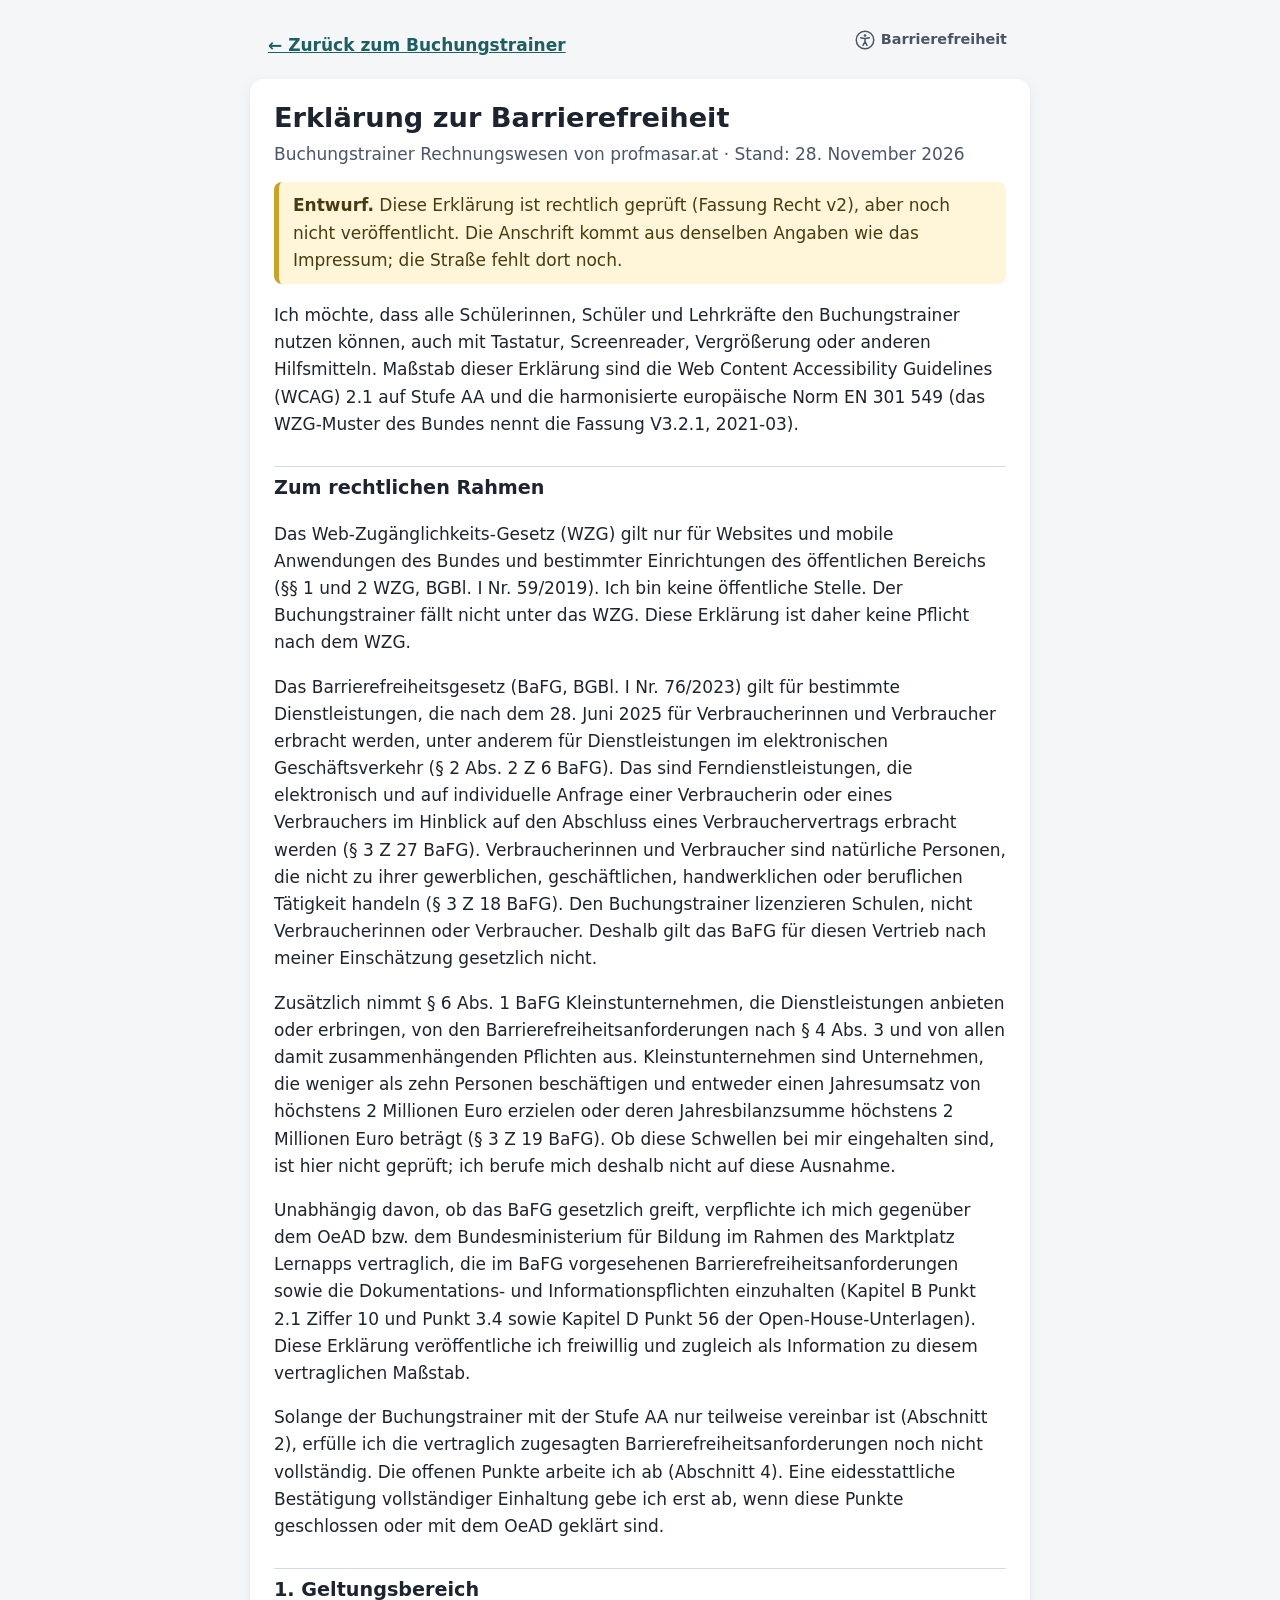
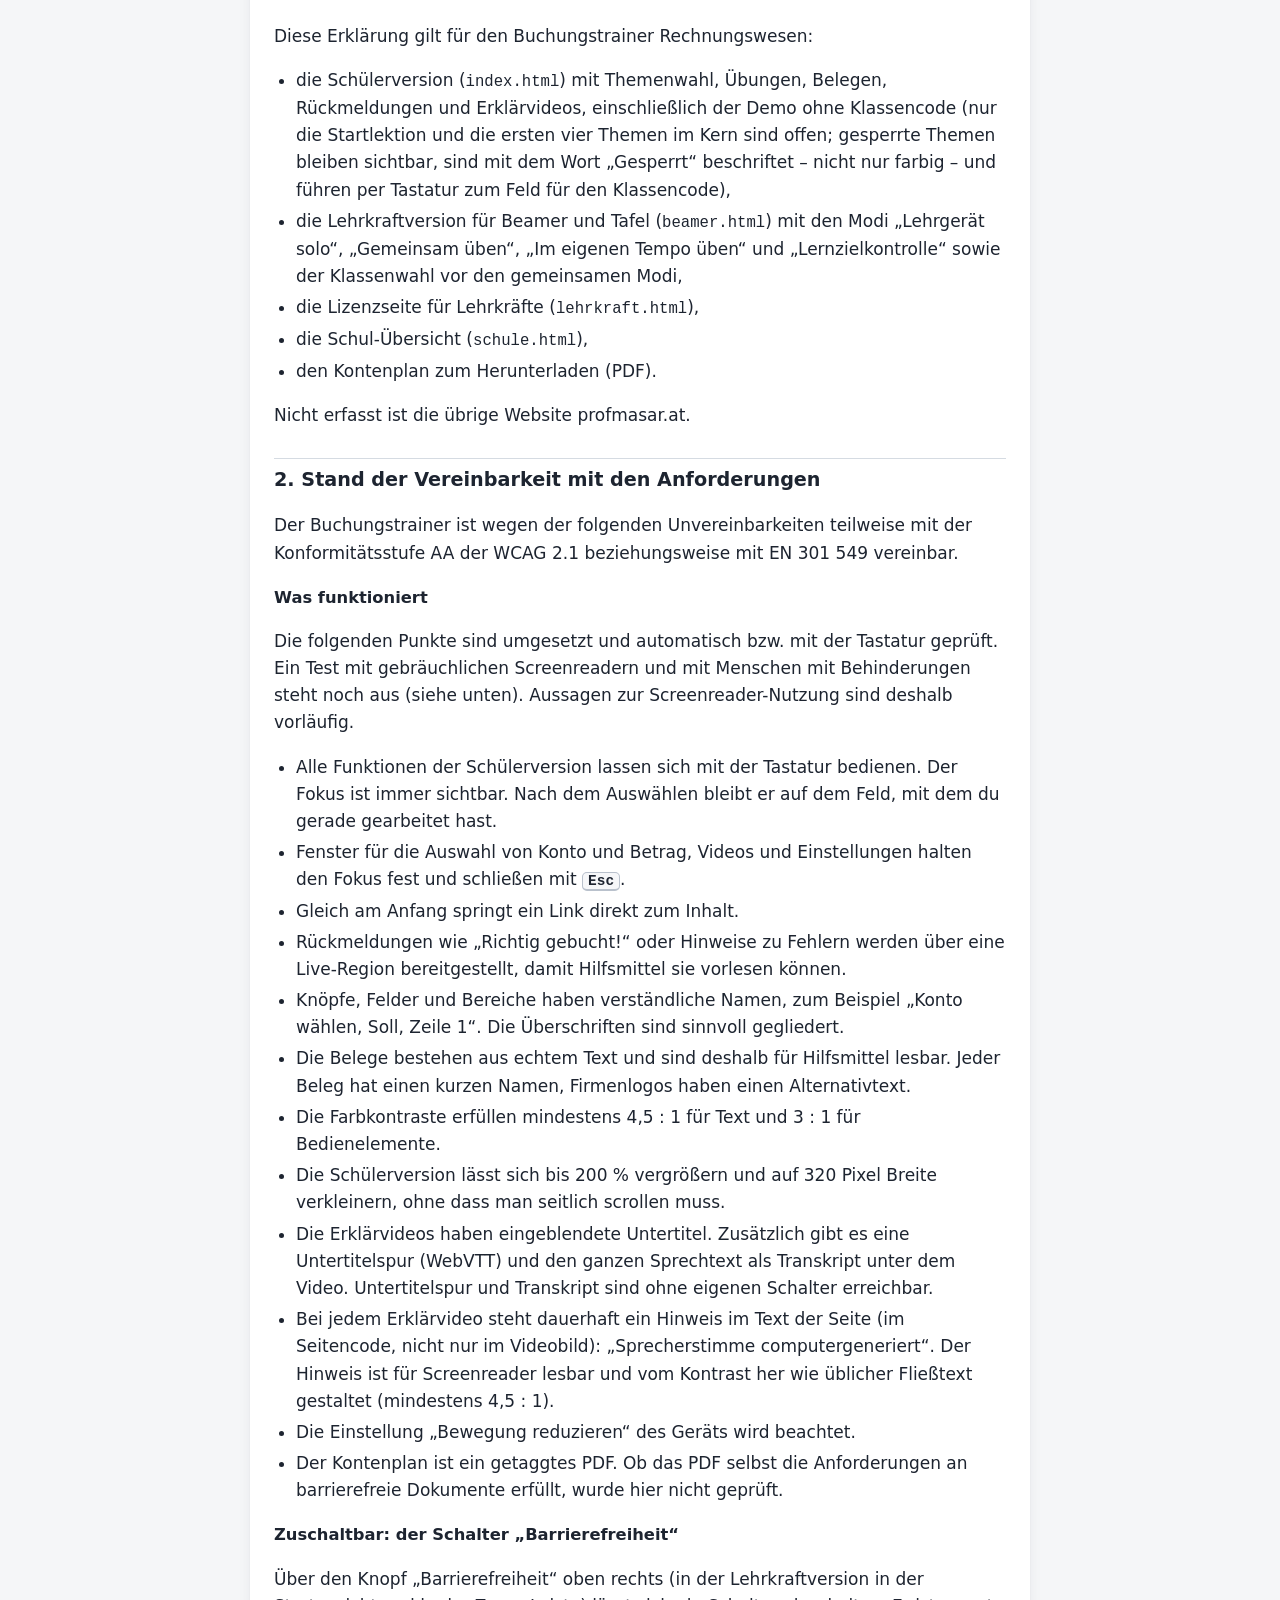
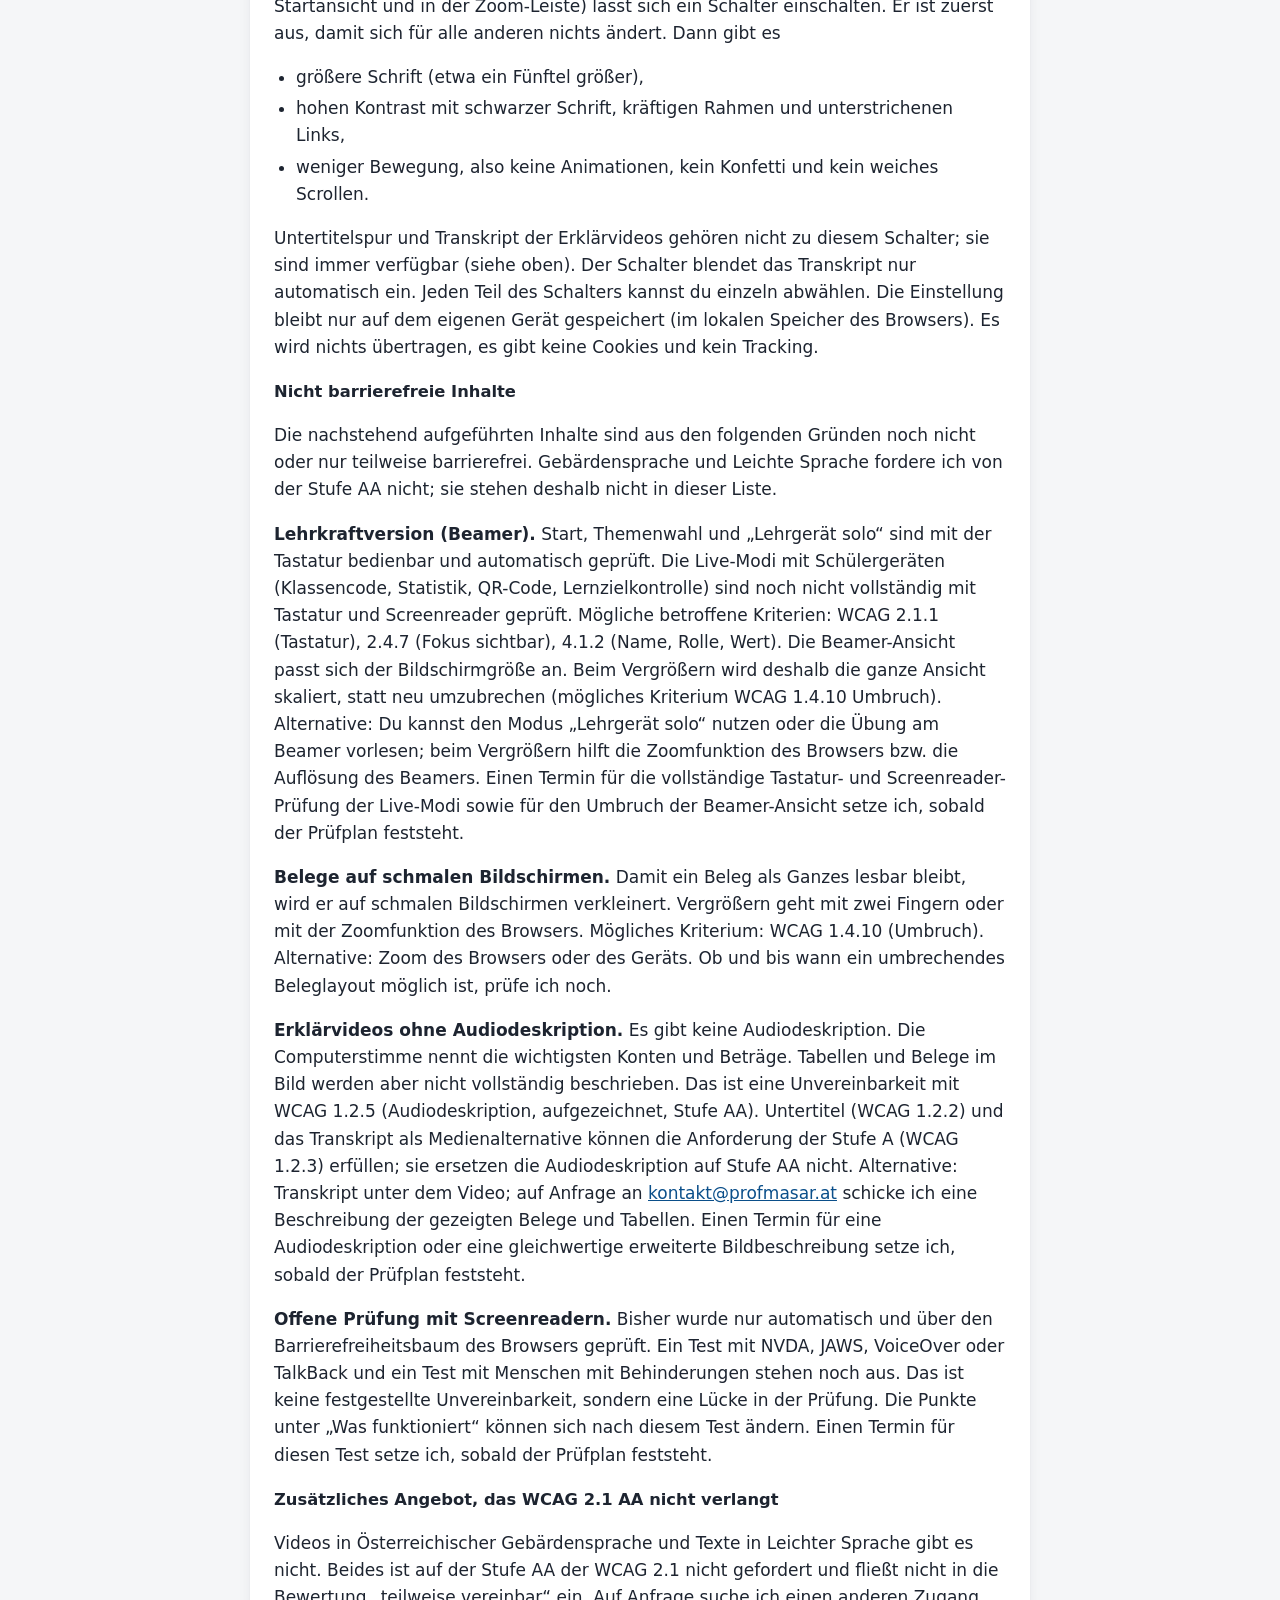
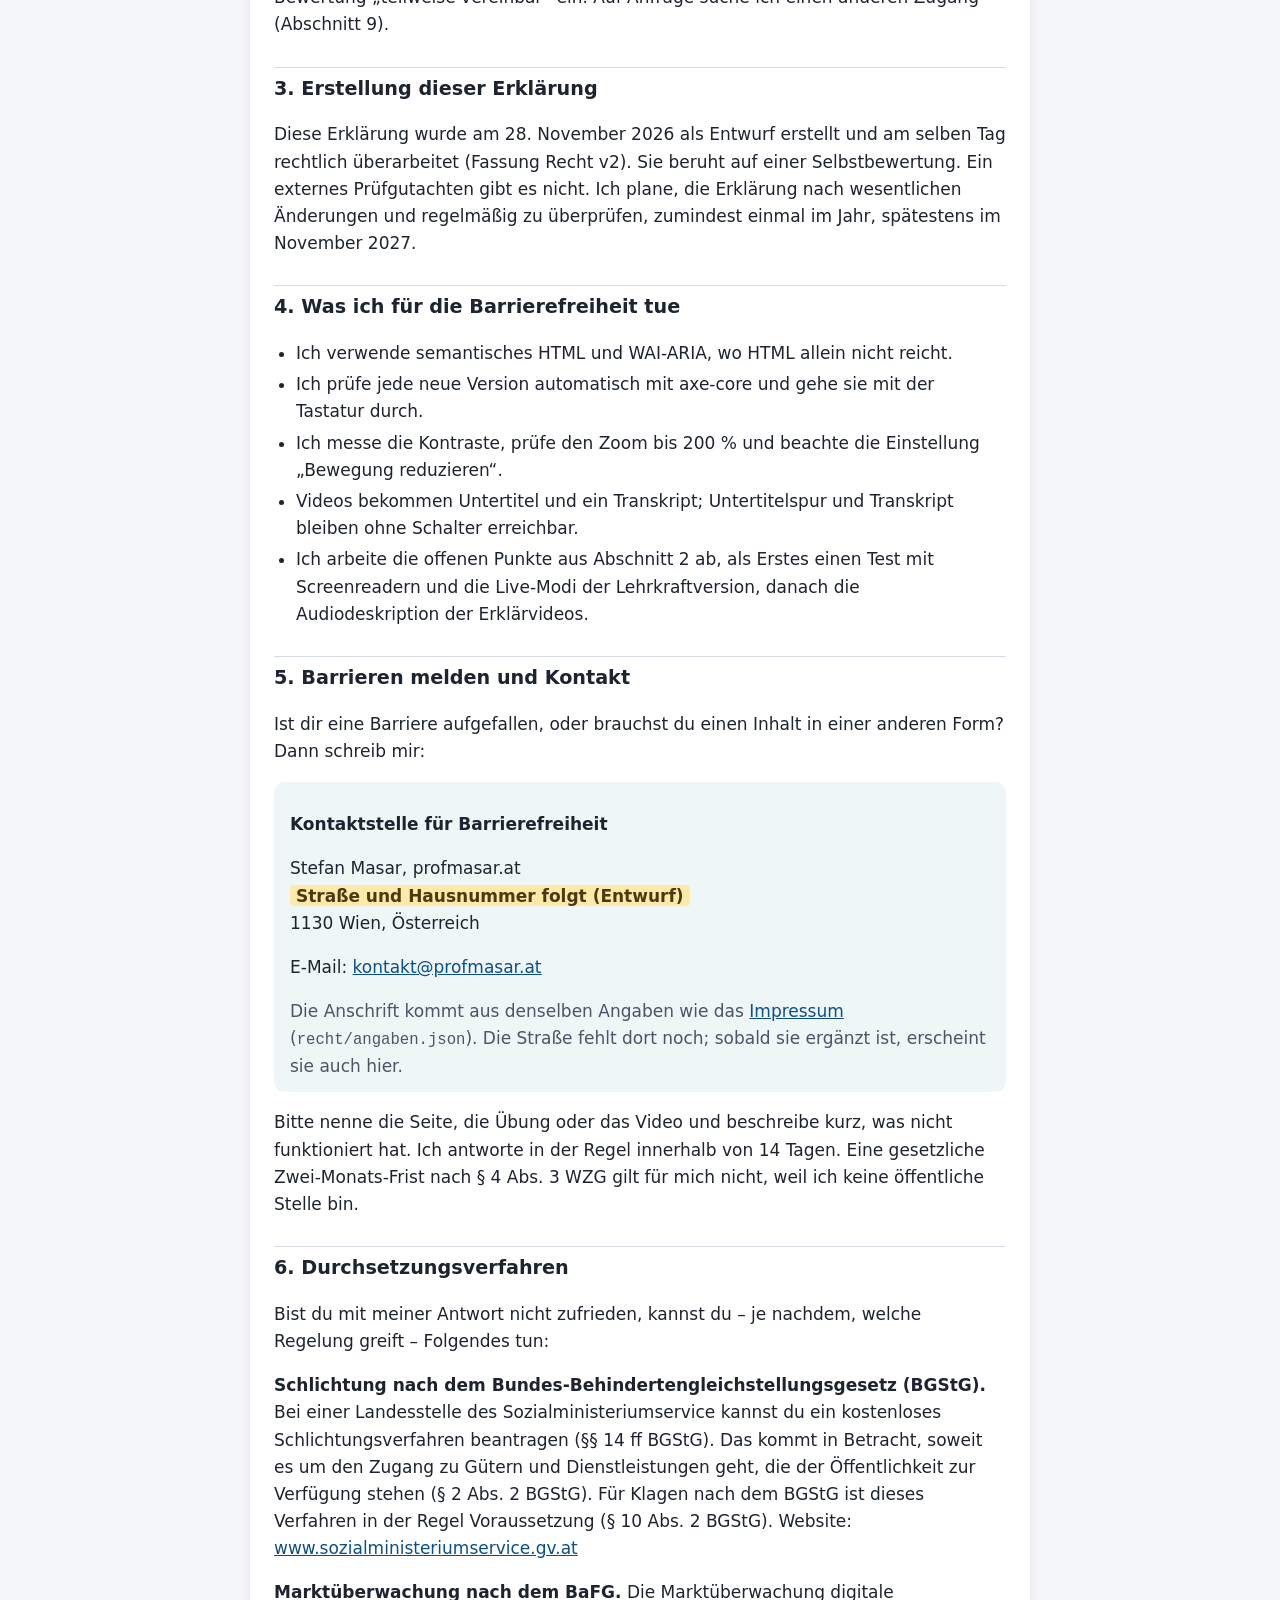
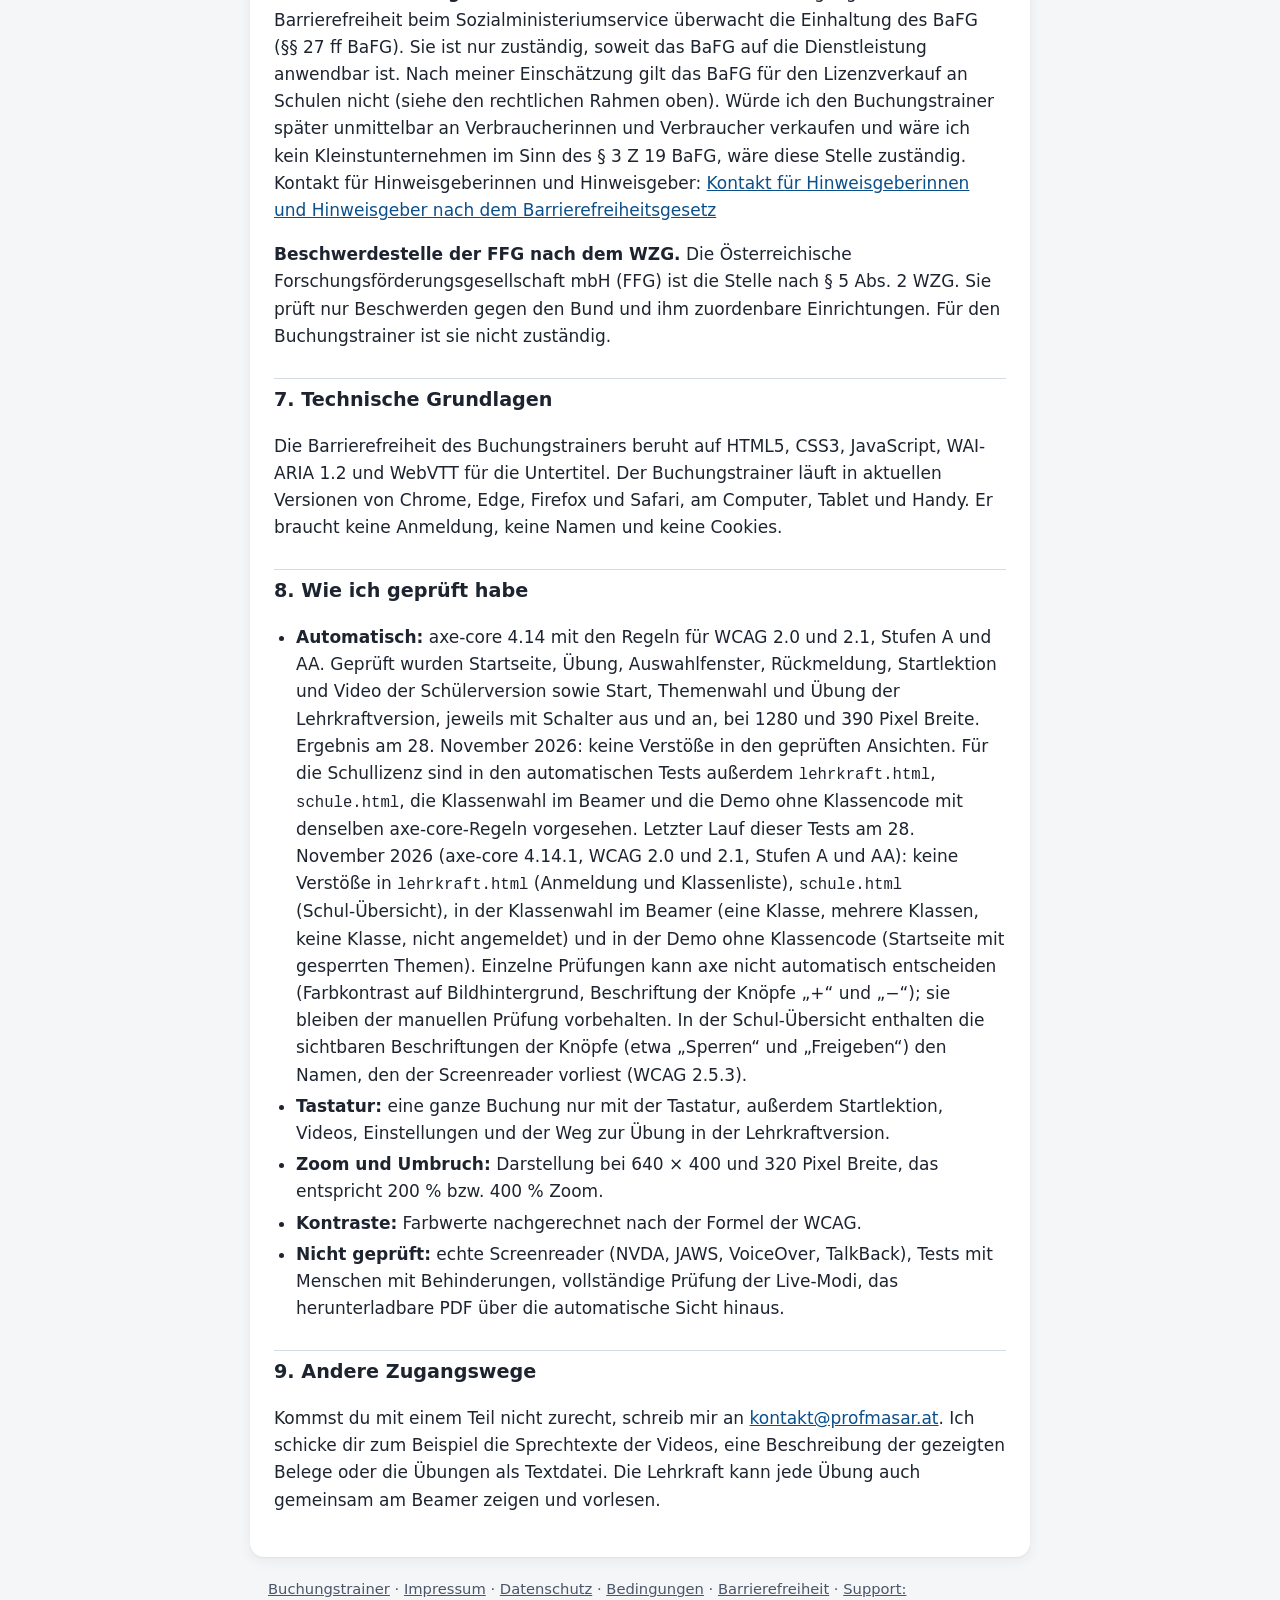
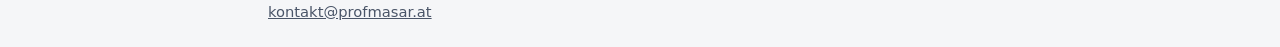
==== barrierefreiheit.html @ e5bea1ce "Buchungstrainer: Schullizenz (Lizenzseite lehrkraft.html, Schul-Übersicht schule.html, Klassenwahl i" ====
<!DOCTYPE html>
<html lang="de-AT">
<head>
<meta charset="utf-8">
<meta name="viewport" content="width=device-width, initial-scale=1">
<meta name="robots" content="noindex">
<title>Erklärung zur Barrierefreiheit – Buchungstrainer Rechnungswesen</title>
<style>
:root{--text:#1d2430;--muted:#4a5568;--accent:#1d5f63;--line:#d5dbe2;--bg:#f5f6f8;--warn-bg:#fff6d9;--warn-text:#4a3a10;--warn-border:#c9a227}
*{box-sizing:border-box}
body{margin:0;background:var(--bg);color:var(--text);font:17px/1.6 system-ui,-apple-system,"Segoe UI",Roboto,"Helvetica Neue",Arial,sans-serif}
.skip{position:absolute;left:12px;top:-100px;background:#fff;border:3px solid var(--accent);padding:8px 14px;border-radius:8px;color:var(--text);font-weight:700}
.skip:focus{top:12px}
header,main,footer{max-width:780px;margin:0 auto;padding:0 18px}
header{padding-top:22px}
.zurueck{display:inline-block;min-height:44px;padding:10px 0;color:var(--accent);font-weight:600}
main{background:#fff;border-radius:14px;padding:22px 24px 26px;margin-top:10px;margin-bottom:20px;box-shadow:0 1px 2px rgba(20,30,50,.06),0 4px 14px rgba(20,30,50,.06)}
h1{font-size:1.7rem;line-height:1.25;margin:0 0 6px}
h2{font-size:1.2rem;margin:28px 0 8px;padding-top:6px;border-top:1px solid var(--line)}
h3{font-size:1.02rem;margin:18px 0 6px}
p,li,address{max-width:70ch}
ul{padding-left:22px}
li{margin:4px 0}
.stand{color:var(--muted);margin:0 0 14px}
.entwurf{background:var(--warn-bg);color:var(--warn-text);border-left:5px solid var(--warn-border);border-radius:8px;padding:10px 14px;margin:12px 0 18px}
a{color:#0b4f8a}
a:focus-visible,summary:focus-visible{outline:3px solid var(--accent);outline-offset:2px}
.kontakt{background:#eef6f6;border-radius:10px;padding:12px 16px}
.kontakt address{font-style:normal;margin:0 0 8px}
.angabe-offen{display:inline;background:#ffe9a8;border-radius:4px;padding:.05em .35em;font-weight:650;color:#4a3a10}
footer{color:var(--muted);font-size:.92rem;padding-bottom:30px}
footer a{color:inherit}
code{font-family:ui-monospace,Consolas,monospace;font-size:.92em}
kbd{border:1px solid #b9c1cc;border-bottom-width:2px;border-radius:5px;padding:0 5px;font:600 .85em ui-monospace,monospace;background:#f6f7f9}
@media (max-width:480px){main{padding:18px 16px}h1{font-size:1.45rem}}
@media (prefers-reduced-motion:reduce){*{transition:none!important;animation:none!important}}
</style>
<link rel="stylesheet" href="bf.css?v=2026112821">
</head>
<body>
<a class="skip" href="#inhalt">Zum Inhalt springen</a>
<header class="top"><div class="wrap"><a class="zurueck" href="index.html">← Zurück zum Buchungstrainer</a></div></header>
<main id="inhalt" tabindex="-1">
<h1>Erklärung zur Barrierefreiheit</h1>
<p class="stand">Buchungstrainer Rechnungswesen von profmasar.at · Stand: 28. November 2026</p>
<p class="entwurf"><b>Entwurf.</b> Diese Erklärung ist rechtlich geprüft (Fassung Recht v2), aber noch nicht veröffentlicht. Die Anschrift kommt aus denselben Angaben wie das Impressum; die Straße fehlt dort noch.</p>

<p>Ich möchte, dass alle Schülerinnen, Schüler und Lehrkräfte den Buchungstrainer nutzen können, auch mit Tastatur, Screenreader, Vergrößerung oder anderen Hilfsmitteln. Maßstab dieser Erklärung sind die Web Content Accessibility Guidelines (WCAG) 2.1 auf Stufe AA und die harmonisierte europäische Norm EN 301 549 (das WZG-Muster des Bundes nennt die Fassung V3.2.1, 2021-03).</p>

<h2 id="rahmen">Zum rechtlichen Rahmen</h2>
<p>Das Web-Zugänglichkeits-Gesetz (WZG) gilt nur für Websites und mobile Anwendungen des Bundes und bestimmter Einrichtungen des öffentlichen Bereichs (§§ 1 und 2 WZG, BGBl. I Nr. 59/2019). Ich bin keine öffentliche Stelle. Der Buchungstrainer fällt nicht unter das WZG. Diese Erklärung ist daher keine Pflicht nach dem WZG.</p>
<p>Das Barrierefreiheitsgesetz (BaFG, BGBl. I Nr. 76/2023) gilt für bestimmte Dienstleistungen, die nach dem 28. Juni 2025 für Verbraucherinnen und Verbraucher erbracht werden, unter anderem für Dienstleistungen im elektronischen Geschäftsverkehr (§ 2 Abs. 2 Z 6 BaFG). Das sind Ferndienstleistungen, die elektronisch und auf individuelle Anfrage einer Verbraucherin oder eines Verbrauchers im Hinblick auf den Abschluss eines Verbrauchervertrags erbracht werden (§ 3 Z 27 BaFG). Verbraucherinnen und Verbraucher sind natürliche Personen, die nicht zu ihrer gewerblichen, geschäftlichen, handwerklichen oder beruflichen Tätigkeit handeln (§ 3 Z 18 BaFG). Den Buchungstrainer lizenzieren Schulen, nicht Verbraucherinnen oder Verbraucher. Deshalb gilt das BaFG für diesen Vertrieb nach meiner Einschätzung gesetzlich nicht.</p>
<p>Zusätzlich nimmt § 6 Abs. 1 BaFG Kleinstunternehmen, die Dienstleistungen anbieten oder erbringen, von den Barrierefreiheitsanforderungen nach § 4 Abs. 3 und von allen damit zusammenhängenden Pflichten aus. Kleinstunternehmen sind Unternehmen, die weniger als zehn Personen beschäftigen und entweder einen Jahresumsatz von höchstens 2 Millionen Euro erzielen oder deren Jahresbilanzsumme höchstens 2 Millionen Euro beträgt (§ 3 Z 19 BaFG). Ob diese Schwellen bei mir eingehalten sind, ist hier nicht geprüft; ich berufe mich deshalb nicht auf diese Ausnahme.</p>
<p>Unabhängig davon, ob das BaFG gesetzlich greift, verpflichte ich mich gegenüber dem OeAD bzw. dem Bundesministerium für Bildung im Rahmen des Marktplatz Lernapps vertraglich, die im BaFG vorgesehenen Barrierefreiheitsanforderungen sowie die Dokumentations- und Informationspflichten einzuhalten (Kapitel B Punkt 2.1 Ziffer 10 und Punkt 3.4 sowie Kapitel D Punkt 56 der Open-House-Unterlagen). Diese Erklärung veröffentliche ich freiwillig und zugleich als Information zu diesem vertraglichen Maßstab.</p>
<p>Solange der Buchungstrainer mit der Stufe AA nur teilweise vereinbar ist (Abschnitt 2), erfülle ich die vertraglich zugesagten Barrierefreiheitsanforderungen noch nicht vollständig. Die offenen Punkte arbeite ich ab (Abschnitt 4). Eine eidesstattliche Bestätigung vollständiger Einhaltung gebe ich erst ab, wenn diese Punkte geschlossen oder mit dem OeAD geklärt sind.</p>

<h2 id="geltung">1. Geltungsbereich</h2>
<p>Diese Erklärung gilt für den Buchungstrainer Rechnungswesen:</p>
<ul>
<li>die Schülerversion (<code>index.html</code>) mit Themenwahl, Übungen, Belegen, Rückmeldungen und Erklärvideos, einschließlich der Demo ohne Klassencode (nur die Startlektion und die ersten vier Themen im Kern sind offen; gesperrte Themen bleiben sichtbar, sind mit dem Wort „Gesperrt“ beschriftet – nicht nur farbig – und führen per Tastatur zum Feld für den Klassencode),</li>
<li>die Lehrkraftversion für Beamer und Tafel (<code>beamer.html</code>) mit den Modi „Lehrgerät solo“, „Gemeinsam üben“, „Im eigenen Tempo üben“ und „Lernzielkontrolle“ sowie der Klassenwahl vor den gemeinsamen Modi,</li>
<li>die Lizenzseite für Lehrkräfte (<code>lehrkraft.html</code>),</li>
<li>die Schul-Übersicht (<code>schule.html</code>),</li>
<li>den Kontenplan zum Herunterladen (PDF).</li>
</ul>
<p>Nicht erfasst ist die übrige Website profmasar.at.</p>

<h2 id="stand">2. Stand der Vereinbarkeit mit den Anforderungen</h2>
<p>Der Buchungstrainer ist wegen der folgenden Unvereinbarkeiten teilweise mit der Konformitätsstufe AA der WCAG 2.1 beziehungsweise mit EN 301 549 vereinbar.</p>

<h3>Was funktioniert</h3>
<p>Die folgenden Punkte sind umgesetzt und automatisch bzw. mit der Tastatur geprüft. Ein Test mit gebräuchlichen Screenreadern und mit Menschen mit Behinderungen steht noch aus (siehe unten). Aussagen zur Screenreader-Nutzung sind deshalb vorläufig.</p>
<ul>
<li>Alle Funktionen der Schülerversion lassen sich mit der Tastatur bedienen. Der Fokus ist immer sichtbar. Nach dem Auswählen bleibt er auf dem Feld, mit dem du gerade gearbeitet hast.</li>
<li>Fenster für die Auswahl von Konto und Betrag, Videos und Einstellungen halten den Fokus fest und schließen mit <kbd>Esc</kbd>.</li>
<li>Gleich am Anfang springt ein Link direkt zum Inhalt.</li>
<li>Rückmeldungen wie „Richtig gebucht!“ oder Hinweise zu Fehlern werden über eine Live-Region bereitgestellt, damit Hilfsmittel sie vorlesen können.</li>
<li>Knöpfe, Felder und Bereiche haben verständliche Namen, zum Beispiel „Konto wählen, Soll, Zeile 1“. Die Überschriften sind sinnvoll gegliedert.</li>
<li>Die Belege bestehen aus echtem Text und sind deshalb für Hilfsmittel lesbar. Jeder Beleg hat einen kurzen Namen, Firmenlogos haben einen Alternativtext.</li>
<li>Die Farbkontraste erfüllen mindestens 4,5 : 1 für Text und 3 : 1 für Bedienelemente.</li>
<li>Die Schülerversion lässt sich bis 200 % vergrößern und auf 320 Pixel Breite verkleinern, ohne dass man seitlich scrollen muss.</li>
<li>Die Erklärvideos haben eingeblendete Untertitel. Zusätzlich gibt es eine Untertitelspur (WebVTT) und den ganzen Sprechtext als Transkript unter dem Video. Untertitelspur und Transkript sind ohne eigenen Schalter erreichbar.</li>
<li>Bei jedem Erklärvideo steht dauerhaft ein Hinweis im Text der Seite (im Seitencode, nicht nur im Videobild): „Sprecherstimme computergeneriert“. Der Hinweis ist für Screenreader lesbar und vom Kontrast her wie üblicher Fließtext gestaltet (mindestens 4,5 : 1).</li>
<li>Die Einstellung „Bewegung reduzieren“ des Geräts wird beachtet.</li>
<li>Der Kontenplan ist ein getaggtes PDF. Ob das PDF selbst die Anforderungen an barrierefreie Dokumente erfüllt, wurde hier nicht geprüft.</li>
</ul>

<h3>Zuschaltbar: der Schalter „Barrierefreiheit“</h3>
<p>Über den Knopf „Barrierefreiheit“ oben rechts (in der Lehrkraftversion in der Startansicht und in der Zoom-Leiste) lässt sich ein Schalter einschalten. Er ist zuerst aus, damit sich für alle anderen nichts ändert. Dann gibt es</p>
<ul>
<li>größere Schrift (etwa ein Fünftel größer),</li>
<li>hohen Kontrast mit schwarzer Schrift, kräftigen Rahmen und unterstrichenen Links,</li>
<li>weniger Bewegung, also keine Animationen, kein Konfetti und kein weiches Scrollen.</li>
</ul>
<p>Untertitelspur und Transkript der Erklärvideos gehören nicht zu diesem Schalter; sie sind immer verfügbar (siehe oben). Der Schalter blendet das Transkript nur automatisch ein. Jeden Teil des Schalters kannst du einzeln abwählen. Die Einstellung bleibt nur auf dem eigenen Gerät gespeichert (im lokalen Speicher des Browsers). Es wird nichts übertragen, es gibt keine Cookies und kein Tracking.</p>

<h3 id="nicht-barrierefrei">Nicht barrierefreie Inhalte</h3>
<p>Die nachstehend aufgeführten Inhalte sind aus den folgenden Gründen noch nicht oder nur teilweise barrierefrei. Gebärdensprache und Leichte Sprache fordere ich von der Stufe AA nicht; sie stehen deshalb nicht in dieser Liste.</p>
<p><b>Lehrkraftversion (Beamer).</b> Start, Themenwahl und „Lehrgerät solo“ sind mit der Tastatur bedienbar und automatisch geprüft. Die Live-Modi mit Schülergeräten (Klassencode, Statistik, QR-Code, Lernzielkontrolle) sind noch nicht vollständig mit Tastatur und Screenreader geprüft. Mögliche betroffene Kriterien: WCAG 2.1.1 (Tastatur), 2.4.7 (Fokus sichtbar), 4.1.2 (Name, Rolle, Wert). Die Beamer-Ansicht passt sich der Bildschirmgröße an. Beim Vergrößern wird deshalb die ganze Ansicht skaliert, statt neu umzubrechen (mögliches Kriterium WCAG 1.4.10 Umbruch). Alternative: Du kannst den Modus „Lehrgerät solo“ nutzen oder die Übung am Beamer vorlesen; beim Vergrößern hilft die Zoomfunktion des Browsers bzw. die Auflösung des Beamers. Einen Termin für die vollständige Tastatur- und Screenreader-Prüfung der Live-Modi sowie für den Umbruch der Beamer-Ansicht setze ich, sobald der Prüfplan feststeht.</p>
<p><b>Belege auf schmalen Bildschirmen.</b> Damit ein Beleg als Ganzes lesbar bleibt, wird er auf schmalen Bildschirmen verkleinert. Vergrößern geht mit zwei Fingern oder mit der Zoomfunktion des Browsers. Mögliches Kriterium: WCAG 1.4.10 (Umbruch). Alternative: Zoom des Browsers oder des Geräts. Ob und bis wann ein umbrechendes Beleglayout möglich ist, prüfe ich noch.</p>
<p><b>Erklärvideos ohne Audiodeskription.</b> Es gibt keine Audiodeskription. Die Computerstimme nennt die wichtigsten Konten und Beträge. Tabellen und Belege im Bild werden aber nicht vollständig beschrieben. Das ist eine Unvereinbarkeit mit WCAG 1.2.5 (Audiodeskription, aufgezeichnet, Stufe AA). Untertitel (WCAG 1.2.2) und das Transkript als Medienalternative können die Anforderung der Stufe A (WCAG 1.2.3) erfüllen; sie ersetzen die Audiodeskription auf Stufe AA nicht. Alternative: Transkript unter dem Video; auf Anfrage an <a href="mailto:kontakt@profmasar.at">kontakt@profmasar.at</a> schicke ich eine Beschreibung der gezeigten Belege und Tabellen. Einen Termin für eine Audiodeskription oder eine gleichwertige erweiterte Bildbeschreibung setze ich, sobald der Prüfplan feststeht.</p>
<p><b>Offene Prüfung mit Screenreadern.</b> Bisher wurde nur automatisch und über den Barrierefreiheitsbaum des Browsers geprüft. Ein Test mit NVDA, JAWS, VoiceOver oder TalkBack und ein Test mit Menschen mit Behinderungen stehen noch aus. Das ist keine festgestellte Unvereinbarkeit, sondern eine Lücke in der Prüfung. Die Punkte unter „Was funktioniert“ können sich nach diesem Test ändern. Einen Termin für diesen Test setze ich, sobald der Prüfplan feststeht.</p>

<h3>Zusätzliches Angebot, das WCAG 2.1 AA nicht verlangt</h3>
<p>Videos in Österreichischer Gebärdensprache und Texte in Leichter Sprache gibt es nicht. Beides ist auf der Stufe AA der WCAG 2.1 nicht gefordert und fließt nicht in die Bewertung „teilweise vereinbar“ ein. Auf Anfrage suche ich einen anderen Zugang (Abschnitt 9).</p>

<h2 id="erstellung">3. Erstellung dieser Erklärung</h2>
<p>Diese Erklärung wurde am 28. November 2026 als Entwurf erstellt und am selben Tag rechtlich überarbeitet (Fassung Recht v2). Sie beruht auf einer Selbstbewertung. Ein externes Prüfgutachten gibt es nicht. Ich plane, die Erklärung nach wesentlichen Änderungen und regelmäßig zu überprüfen, zumindest einmal im Jahr, spätestens im November 2027.</p>

<h2 id="massnahmen">4. Was ich für die Barrierefreiheit tue</h2>
<ul>
<li>Ich verwende semantisches HTML und WAI-ARIA, wo HTML allein nicht reicht.</li>
<li>Ich prüfe jede neue Version automatisch mit axe-core und gehe sie mit der Tastatur durch.</li>
<li>Ich messe die Kontraste, prüfe den Zoom bis 200 % und beachte die Einstellung „Bewegung reduzieren“.</li>
<li>Videos bekommen Untertitel und ein Transkript; Untertitelspur und Transkript bleiben ohne Schalter erreichbar.</li>
<li>Ich arbeite die offenen Punkte aus Abschnitt 2 ab, als Erstes einen Test mit Screenreadern und die Live-Modi der Lehrkraftversion, danach die Audiodeskription der Erklärvideos.</li>
</ul>

<h2 id="kontakt">5. Barrieren melden und Kontakt</h2>
<p>Ist dir eine Barriere aufgefallen, oder brauchst du einen Inhalt in einer anderen Form? Dann schreib mir:</p>
<div class="kontakt">
<p><b>Kontaktstelle für Barrierefreiheit</b></p>
<address id="bf-anschrift">
  <span data-feld="name">Stefan Masar</span>, profmasar.at<br>
  <span data-feld="strasse" class="angabe-offen">Straße und Hausnummer folgt (Entwurf)</span><br>
  <span data-feld="ort">1130 Wien, Österreich</span>
</address>
<p>E-Mail: <a href="mailto:kontakt@profmasar.at?subject=Barrierefreiheit%20Buchungstrainer">kontakt@profmasar.at</a></p>
<p class="stand" style="margin:0">Die Anschrift kommt aus denselben Angaben wie das <a href="impressum.html">Impressum</a> (<code>recht/angaben.json</code>). Die Straße fehlt dort noch; sobald sie ergänzt ist, erscheint sie auch hier.</p>
</div>
<p>Bitte nenne die Seite, die Übung oder das Video und beschreibe kurz, was nicht funktioniert hat. Ich antworte in der Regel innerhalb von 14 Tagen. Eine gesetzliche Zwei-Monats-Frist nach § 4 Abs. 3 WZG gilt für mich nicht, weil ich keine öffentliche Stelle bin.</p>

<h2 id="durchsetzung">6. Durchsetzungsverfahren</h2>
<p>Bist du mit meiner Antwort nicht zufrieden, kannst du – je nachdem, welche Regelung greift – Folgendes tun:</p>
<p><b>Schlichtung nach dem Bundes-Behindertengleichstellungsgesetz (BGStG).</b> Bei einer Landesstelle des Sozialministeriumservice kannst du ein kostenloses Schlichtungsverfahren beantragen (§§ 14 ff BGStG). Das kommt in Betracht, soweit es um den Zugang zu Gütern und Dienstleistungen geht, die der Öffentlichkeit zur Verfügung stehen (§ 2 Abs. 2 BGStG). Für Klagen nach dem BGStG ist dieses Verfahren in der Regel Voraussetzung (§ 10 Abs. 2 BGStG). Website: <a href="https://www.sozialministeriumservice.gv.at/">www.sozialministeriumservice.gv.at</a></p>
<p><b>Marktüberwachung nach dem BaFG.</b> Die Marktüberwachung digitale Barrierefreiheit beim Sozialministeriumservice überwacht die Einhaltung des BaFG (§§ 27 ff BaFG). Sie ist nur zuständig, soweit das BaFG auf die Dienstleistung anwendbar ist. Nach meiner Einschätzung gilt das BaFG für den Lizenzverkauf an Schulen nicht (siehe den rechtlichen Rahmen oben). Würde ich den Buchungstrainer später unmittelbar an Verbraucherinnen und Verbraucher verkaufen und wäre ich kein Kleinstunternehmen im Sinn des § 3 Z 19 BaFG, wäre diese Stelle zuständig. Kontakt für Hinweisgeberinnen und Hinweisgeber: <a href="https://www.sozialministeriumservice.gv.at/Marktueberwachung_digitale_Barrierefreiheit/Informationen_fuer_Verbraucherinnen/Kontakt-fuer-Hinweisgeberinnen-nach-Barrierefreiheitsgesetz/Kontakt-fuer-Hinweisgeber-innen-nach-Barrierefre.de.html">Kontakt für Hinweisgeberinnen und Hinweisgeber nach dem Barrierefreiheitsgesetz</a></p>
<p><b>Beschwerdestelle der FFG nach dem WZG.</b> Die Österreichische Forschungsförderungsgesellschaft mbH (FFG) ist die Stelle nach § 5 Abs. 2 WZG. Sie prüft nur Beschwerden gegen den Bund und ihm zuordenbare Einrichtungen. Für den Buchungstrainer ist sie nicht zuständig.</p>

<h2 id="technik">7. Technische Grundlagen</h2>
<p>Die Barrierefreiheit des Buchungstrainers beruht auf HTML5, CSS3, JavaScript, WAI-ARIA 1.2 und WebVTT für die Untertitel. Der Buchungstrainer läuft in aktuellen Versionen von Chrome, Edge, Firefox und Safari, am Computer, Tablet und Handy. Er braucht keine Anmeldung, keine Namen und keine Cookies.</p>

<h2 id="methoden">8. Wie ich geprüft habe</h2>
<ul>
<li><b>Automatisch:</b> axe-core 4.14 mit den Regeln für WCAG 2.0 und 2.1, Stufen A und AA. Geprüft wurden Startseite, Übung, Auswahlfenster, Rückmeldung, Startlektion und Video der Schülerversion sowie Start, Themenwahl und Übung der Lehrkraftversion, jeweils mit Schalter aus und an, bei 1280 und 390 Pixel Breite. Ergebnis am 28. November 2026: keine Verstöße in den geprüften Ansichten. Für die Schullizenz sind in den automatischen Tests außerdem <code>lehrkraft.html</code>, <code>schule.html</code>, die Klassenwahl im Beamer und die Demo ohne Klassencode mit denselben axe-core-Regeln vorgesehen. Letzter Lauf dieser Tests am 28. November 2026 (axe-core 4.14.1, WCAG 2.0 und 2.1, Stufen A und AA): keine Verstöße in <code>lehrkraft.html</code> (Anmeldung und Klassenliste), <code>schule.html</code> (Schul-Übersicht), in der Klassenwahl im Beamer (eine Klasse, mehrere Klassen, keine Klasse, nicht angemeldet) und in der Demo ohne Klassencode (Startseite mit gesperrten Themen). Einzelne Prüfungen kann axe nicht automatisch entscheiden (Farbkontrast auf Bildhintergrund, Beschriftung der Knöpfe „+“ und „−“); sie bleiben der manuellen Prüfung vorbehalten. In der Schul-Übersicht enthalten die sichtbaren Beschriftungen der Knöpfe (etwa „Sperren“ und „Freigeben“) den Namen, den der Screenreader vorliest (WCAG 2.5.3).</li>
<li><b>Tastatur:</b> eine ganze Buchung nur mit der Tastatur, außerdem Startlektion, Videos, Einstellungen und der Weg zur Übung in der Lehrkraftversion.</li>
<li><b>Zoom und Umbruch:</b> Darstellung bei 640 × 400 und 320 Pixel Breite, das entspricht 200 % bzw. 400 % Zoom.</li>
<li><b>Kontraste:</b> Farbwerte nachgerechnet nach der Formel der WCAG.</li>
<li><b>Nicht geprüft:</b> echte Screenreader (NVDA, JAWS, VoiceOver, TalkBack), Tests mit Menschen mit Behinderungen, vollständige Prüfung der Live-Modi, das herunterladbare PDF über die automatische Sicht hinaus.</li>
</ul>

<h2 id="alternativen">9. Andere Zugangswege</h2>
<p>Kommst du mit einem Teil nicht zurecht, schreib mir an <a href="mailto:kontakt@profmasar.at">kontakt@profmasar.at</a>. Ich schicke dir zum Beispiel die Sprechtexte der Videos, eine Beschreibung der gezeigten Belege oder die Übungen als Textdatei. Die Lehrkraft kann jede Übung auch gemeinsam am Beamer zeigen und vorlesen.</p>
</main>
<footer><a href="index.html">Buchungstrainer</a> · <a href="impressum.html">Impressum</a> · <a href="datenschutz.html">Datenschutz</a> · <a href="produktbeschreibung.html">Bedingungen</a> · <a href="barrierefreiheit.html" aria-current="page">Barrierefreiheit</a> · <a href="mailto:kontakt@profmasar.at">Support: kontakt@profmasar.at</a></footer>
<script src="konfig.js?v=2026112821"></script>
<script src="bf.js?v=2026112821"></script>
<script>
(function () {
  "use strict";
  function zeigen(a) {
    if (!a || typeof a !== "object") return;
    var wurzel = document.getElementById("bf-anschrift");
    if (!wurzel) return;
    var name = wurzel.querySelector('[data-feld="name"]');
    var strasse = wurzel.querySelector('[data-feld="strasse"]');
    var ort = wurzel.querySelector('[data-feld="ort"]');
    if (name && a.name) name.textContent = a.name;
    var ortText = [a.plz_ort, a.land].filter(Boolean).join(", ");
    if (ort && ortText) ort.textContent = ortText;
    if (!strasse) return;
    if (a.strasse) {
      strasse.textContent = a.strasse;
      strasse.classList.remove("angabe-offen");
    } else {
      strasse.textContent = "Straße und Hausnummer folgt (Entwurf)";
      strasse.classList.add("angabe-offen");
    }
  }
  fetch("recht/angaben.json").then(function (r) { return r.ok ? r.json() : null; }).then(zeigen).catch(function () {});
})();
</script>
</body>
</html>
---- bf.css ----
/* =====================================================================
   Barrierefreiheit – Buchungstrainer (index.html, beamer.html)
   Teil 1: immer an (Kontraste WCAG 2.1 AA, sichtbarer Fokus, Sprunglink)
   Teil 2: nur mit Schalter (html.bf-gross, .bf-kontrast, .bf-ruhig, .bf-untertitel)
   ===================================================================== */

/* ---------- Teil 1: immer an ---------- */
.bf-sr{position:absolute!important;width:1px!important;height:1px!important;padding:0!important;margin:-1px!important;overflow:hidden!important;clip:rect(0 0 0 0)!important;clip-path:inset(50%)!important;white-space:nowrap!important;border:0!important}
.bf-skip{position:fixed;left:12px;top:-200px;z-index:10050;background:#fff;color:#1d2430;border:3px solid #1d5f63;border-radius:10px;padding:10px 16px;font:700 16px/1.3 system-ui,-apple-system,"Segoe UI",Roboto,Arial,sans-serif;text-decoration:underline}
.bf-skip:focus{top:12px;outline:3px solid #1d2430;outline-offset:2px}
#app:focus,#app [tabindex="-1"]:focus{outline:none}
#app [tabindex="-1"]:focus-visible{outline:3px solid #1d5f63;outline-offset:3px;border-radius:4px}

/* Sichtbarer Fokus für die Tastatur (nur :focus-visible, Maus/Touch sieht unverändert aus) */
:focus-visible{outline:3px solid #1d5f63!important;outline-offset:2px!important}
input:focus-visible,textarea:focus-visible,select:focus-visible{outline-width:2px!important;outline-offset:1px!important}
#bmchrome :focus-visible,.vidmodal :focus-visible,#lkbar :focus-visible,.bf-dark :focus-visible{outline-color:#fff!important}

/* Kontraste auf mindestens 4,5:1 (Text) bzw. 3:1 (Bedienelemente) */
:root{--ok:#1a7741;--tipp:#875e00}
.slot .ph{color:#5d6778}                                  /* vorher #8a94a3 (3,1:1) */
.rm{color:#5d6778}                                        /* vorher #8a94a3 */
.lz input::placeholder{color:#5d6778}                     /* vorher #98a1ad (2,6:1) */
#lehrerstart .ls-name::placeholder{color:#5d6778}         /* vorher #8a93a0 */
html .qs0-beleg .fikt{color:#5d6778}                       /* vorher #8a93a3 */
html .qs0-zeile .zu{color:#5d6778}                         /* vorher #7a8394 auf #f1f3f6 */
.folge,.neu li svg{color:#9a5a0c}                          /* vorher #b4690e (4,2:1) */
.bl.a4 .ruecksende,.bl.a4 .fuss,.bl.ka .kinfo td:nth-child(odd),.bl.ka .kfuss{color:#666}   /* vorher #777 (4,48:1) */
#bmchrome-mitte .btn.primary,#bmchrome-mitte #start,#lehrerstart #ls-los,#lkbar button.lk-b.prim,#bmchrome-mitte .bm-satzlage button.an,#bmzoombar #bmzfit[aria-pressed="true"]{background:#18766b!important;border-color:#18766b!important}  /* vorher #1f9d8f mit Weiß 3,4:1 */

/* Knopf „Barrierefreiheit“ */
.bf-knopf{display:inline-flex;align-items:center;gap:6px;min-height:44px;min-width:44px;padding:6px 10px;border:1px solid transparent;border-radius:10px;background:transparent;color:#4a5568;font:600 .9rem/1.2 system-ui,-apple-system,"Segoe UI",Roboto,Arial,sans-serif;cursor:pointer;-webkit-tap-highlight-color:transparent}
.bf-knopf:hover{background:#eef1f4;color:#1d2430}
.bf-knopf.an{color:#1d5f63;border-color:#b8d3d4;background:#eef6f6}
.bf-knopf svg{flex:0 0 auto}
header.top .wrap .bf-im-kopf{float:right;margin:-4px -6px 4px 12px}
#lehrerstart .ls-kopf .bf-ls{float:right;margin:0 0 6px 12px}
.bf-chrome{color:#fff;background:#3a4760;min-height:40px;padding:4px 10px;flex:0 0 auto}
.bf-chrome:hover{background:#4b5a78;color:#fff}
.bf-chrome.an{background:#2f6f6d;color:#fff;border-color:transparent}
@media (max-width:520px){ .bf-knopf .bf-knopf-txt{display:none} .bf-knopf{padding:6px} }
#bmzoombar .bf-chrome{margin-left:10px}

/* Links in der Fußzeile */
.bf-rlinks{display:block;margin-top:8px;line-height:2}
.bf-rlinks a,.bf-linkknopf{color:inherit;text-decoration:underline;white-space:nowrap}
.bf-linkknopf{background:none;border:0;padding:0;font:inherit;cursor:pointer}

/* Dialog */
body.bf-dlg-offen{overflow:hidden}
.bf-dlg{position:fixed;inset:0;z-index:10000;background:rgba(15,20,30,.45);display:flex;align-items:center;justify-content:center;padding:12px;overflow:auto}
.bf-dlg[hidden]{display:none}
.bf-dlg-box{background:#fff;color:#1d2430;width:100%;max-width:520px;max-height:calc(100vh - 24px);overflow:auto;border-radius:16px;box-shadow:0 10px 40px rgba(15,20,30,.3);padding:18px 18px 16px;font:16px/1.5 system-ui,-apple-system,"Segoe UI",Roboto,"Helvetica Neue",Arial,sans-serif;text-align:left}
.bf-dlg-kopf{display:flex;align-items:center;justify-content:space-between;gap:10px}
.bf-dlg-kopf h2{margin:0;font-size:1.25rem}
.bf-zu{min-height:44px;padding:6px 12px;border:1px solid #c9d0d8;border-radius:10px;background:#fff;color:#1d2430;font:600 .95rem system-ui,sans-serif;cursor:pointer}
.bf-hilfe{color:#4a5568;font-size:.92rem;margin:8px 0}
.bf-schalter{display:flex;align-items:center;gap:12px;width:100%;min-height:56px;margin:10px 0 6px;padding:10px 14px;border:2px solid #1d5f63;border-radius:12px;background:#fff;color:#1d2430;font:700 1.05rem system-ui,sans-serif;cursor:pointer;text-align:left}
.bf-schalter-txt{flex:1 1 auto}
.bf-bahn{position:relative;flex:0 0 52px;height:30px;border-radius:99px;background:#6b7584;transition:background .15s}
.bf-punkt{position:absolute;top:3px;left:3px;width:24px;height:24px;border-radius:50%;background:#fff;transition:transform .15s}
.bf-schalter[aria-checked="true"] .bf-bahn{background:#1d5f63}
.bf-schalter[aria-checked="true"] .bf-punkt{transform:translateX(22px)}
.bf-zustand{min-width:2.2em;font-size:.95rem}
.bf-teile{border:1px solid #d5dbe2;border-radius:12px;margin:8px 0;padding:6px 12px 8px}
.bf-teile legend{font-weight:700;font-size:.92rem;padding:0 4px}
.bf-teil{display:flex;gap:10px;align-items:flex-start;padding:8px 0;cursor:pointer}
.bf-teil input{width:22px;height:22px;margin:2px 0 0;flex:0 0 auto;accent-color:#1d5f63}
.bf-teil b{display:block}
.bf-teil .bf-hilfe{display:block;margin:2px 0 0}
.bf-tasten{margin:8px 0;font-size:.92rem}
.bf-tasten summary{cursor:pointer;font-weight:600;min-height:44px;display:flex;align-items:center}
.bf-tasten ul{margin:0;padding-left:20px}
.bf-tasten kbd{border:1px solid #b9c1cc;border-bottom-width:2px;border-radius:5px;padding:0 5px;font:600 .85rem ui-monospace,monospace;background:#f6f7f9}
.bf-dlg-links{display:flex;flex-wrap:wrap;gap:4px 16px;margin:10px 0 4px;font-size:.92rem}
.bf-dlg-links a{color:#1d5f63;text-decoration:underline;min-height:32px;display:inline-flex;align-items:center}
.bf-dlg-fuss{display:flex;justify-content:flex-end;margin-top:10px}
.bf-dlg-fuss .bf-fertig{min-height:48px;padding:10px 22px;border-radius:12px;border:1px solid #1d5f63;background:#1d5f63;color:#fff;font:700 1rem system-ui,sans-serif;cursor:pointer}

/* Erklärvideos: Hinweis Computerstimme und Transkript-Knopf (immer) */
.vidmodal.bf-mit-transkript{align-items:flex-start;overflow:auto}   /* Transkript offen: oben beginnen und scrollen, damit „Schließen“ nie aus dem Bild rutscht */
.vidmodal.bf-mit-transkript .vidbox{max-width:min(960px,calc((100vh - 300px) * 16 / 9));min-width:min(100%,560px);margin:0 auto}
.bf-transkript{margin-top:8px;color:#d5dbe2;padding:0}
.bf-transkript[open]{background:#fff;color:#1d2430;border-radius:10px;padding:4px 14px 10px}
.bf-transkript summary{cursor:pointer;font-weight:600;min-height:44px;display:inline-flex;align-items:center;text-decoration:underline;text-underline-offset:2px;padding:0 8px;border-radius:8px;background:rgba(20,24,30,.92);color:#d5dbe2}
.bf-transkript[open] summary{display:flex;font-weight:700;text-decoration:none}
.bf-transkript-text{max-height:32vh;overflow:auto;padding-right:6px;color:#1d2430}
.bf-transkript-text h3{font-size:1rem;margin:10px 0 2px}
.bf-transkript-text p{margin:0 0 6px}
.bf-ki-klein{color:#4a5568;font-size:.88rem}
video::cue{font-size:1.1em;background:rgba(0,0,0,.82);color:#fff}

/* Systemeinstellung „Bewegung reduzieren“ wird immer beachtet */
@media (prefers-reduced-motion:reduce){
  *,*::before,*::after{animation-duration:.001ms!important;animation-iteration-count:1!important;transition-duration:.001ms!important;scroll-behavior:auto!important}
  #konfetti,#lkkonfetti{display:none!important}
}

/* ---------- Teil 2: Schalter „Barrierefreiheit“ ---------- */
/* größere Schrift (etwa +20 %) */
html.bf-gross{font-size:118.75%}
html.bf-gross body{font-size:19px;line-height:1.55}
html.bf-gross .small,html.bf-gross .unit-meta,html.bf-gross footer.foot{font-size:.95rem}
html.bf-gross .qs-video,html.bf-gross .ls-video{font-size:14px;padding:5px 10px}
html.bf-gross .bf-dlg-box{font-size:19px;max-width:600px}

/* hoher Kontrast */
html.bf-kontrast{--bg:#fff;--card:#fff;--text:#000;--muted:#262626;--line:#595959;--accent:#0b4f53;--accent-soft:#dcefef;--soll:#163c85;--soll-soft:#e6edfa;--haben:#6e3410;--haben-soft:#f8ebe2;--ok:#0b5a2c;--ok-soft:#e1f3e7;--bad:#9b1b15;--bad-soft:#fbe6e5;--tipp:#5c4000;--tipp-soft:#fff3d1}
html.bf-kontrast body{background:#fff;color:#000}
html.bf-kontrast .card,html.bf-kontrast .qs-kachel,html.bf-kontrast .ls-karte,html.bf-kontrast .ls-thema{box-shadow:none!important;border:2px solid #333!important}
html.bf-kontrast .slot{border:2px dashed #333!important}
html.bf-kontrast .slot.filled{border-style:solid!important}
html.bf-kontrast .slot .ph,html.bf-kontrast .rm,html.bf-kontrast .muted,html.bf-kontrast .sub,html.bf-kontrast .unit-meta,html.bf-kontrast footer.foot{color:#262626!important}
html.bf-kontrast .btn,html.bf-kontrast .add,html.bf-kontrast .tippmore,html.bf-kontrast .qs-video,html.bf-kontrast .linkbtn{border:2px solid #000!important}
html.bf-kontrast .linkbtn{padding-left:10px;padding-right:10px;border-radius:10px}
html.bf-kontrast .btn.primary{background:#0b4f53!important;color:#fff!important}
html.bf-kontrast .btn:disabled,html.bf-kontrast .btn.primary:disabled{opacity:1!important;background:#e4e4e4!important;color:#333!important;border-style:dashed!important}
html.bf-kontrast a{color:#0b3f73!important;text-decoration:underline!important}
html.bf-kontrast input,html.bf-kontrast textarea,html.bf-kontrast select{border:2px solid #333!important;color:#000!important}
html.bf-kontrast ::placeholder{color:#444!important;opacity:1}
html.bf-kontrast .pill,html.bf-kontrast .stat{border:1px solid currentColor}
html.bf-kontrast .progress{background:#bdbdbd}
html.bf-kontrast .sterne .stern:not(.an),html.bf-kontrast .fbstern{color:#6b6b6b!important}
html.bf-kontrast .sterne{color:#8a5a00!important}
html.bf-kontrast .bl.a4 .ruecksende,html.bf-kontrast .bl.a4 .fuss,html.bf-kontrast .bl.ka .kinfo td:nth-child(odd),html.bf-kontrast .bl.ka .kfuss,html.bf-kontrast .fiktiv-hinweis,html.bf-kontrast .uebungsbeleg-vermerk{color:#333!important}
html.bf-kontrast .sticky{background:#fff;border-top:2px solid #000}
html.bf-kontrast :focus-visible{outline:4px solid #000!important;outline-offset:2px!important;box-shadow:0 0 0 6px #ffd400!important}
html.bf-kontrast .bf-knopf{color:#000;border-color:#000}
html.bf-kontrast .bf-chrome{color:#fff;border-color:#fff;background:#1f2a3a}
html.bf-kontrast .vidmodal{background:#000}

/* weniger Bewegung */
html.bf-ruhig *,html.bf-ruhig *::before,html.bf-ruhig *::after{animation-duration:.001ms!important;animation-iteration-count:1!important;animation-delay:0s!important;transition-duration:.001ms!important;transition-delay:0s!important;scroll-behavior:auto!important}
html.bf-ruhig #konfetti,html.bf-ruhig #lkkonfetti,html.bf-ruhig .konfetti{display:none!important}
.bf-transkript :focus-visible{outline-color:#1d5f63!important}
html.bf-gross .qs-kachel p{font-size:15.5px}
.bf-tasten summary::before{content:"";width:8px;height:8px;margin-right:10px;border:solid currentColor;border-width:0 2px 2px 0;transform:rotate(-45deg)}
.bf-tasten[open] summary::before{transform:rotate(45deg)}
/* Zoom bis 200 % / 320 px Breite: Kopfzeile der Aufgabe darf umbrechen statt seitlich zu scrollen */
#app > .bar{flex-wrap:wrap;row-gap:6px}
html.bf-gross body.beamer{font-size:21px}
html.bf-kontrast #bmchrome .btn,html.bf-kontrast #bmchrome .linkbtn,html.bf-kontrast #bmchrome .bm-nav{border:2px solid #fff!important}
html.bf-kontrast #bmchrome .btn:disabled,html.bf-kontrast #bmchrome .bm-nav:disabled{background:#3a4760!important;color:#fff!important;opacity:.75!important}

/* Menü oben (Impressum, Datenschutz, Barrierefreiheit, Support) – von bf.js aus konfig.js gefüllt; auch auf lehrkraft.html und den Rechtsseiten */
.top-zeile{display:flex;flex-wrap:wrap;align-items:flex-start;justify-content:space-between;gap:8px 16px}
.top-titel{min-width:0;flex:1 1 200px}
.app-menu{display:flex;flex-wrap:wrap;gap:2px 14px;align-items:center;font-size:.88rem}
.app-menu a{color:var(--accent,#1d5f63);font-weight:600;text-decoration:underline;text-underline-offset:2px;min-height:44px;display:inline-flex;align-items:center}
.app-menu .bf-im-menue{float:none;margin:0}
html.bf-kontrast .vidbox .ki-stimme{color:#fff}

/* Rechtsseiten (impressum.html, datenschutz.html, barrierefreiheit.html): hoher Kontrast und größere Schrift gelten auch dort */
html.bf-kontrast main,html.bf-kontrast .kontakt,html.bf-kontrast article.doc{box-shadow:none!important}
html.bf-kontrast main{border:2px solid #333}
html.bf-kontrast .entwurf,html.bf-kontrast .entwurf-banner,html.bf-kontrast .angabe-offen{color:#000!important;border-color:#000!important}
html.bf-kontrast .stand,html.bf-kontrast .sub,html.bf-kontrast .ort,html.bf-kontrast footer{color:#262626!important}
html.bf-kontrast kbd{border-color:#000;background:#fff}
html.bf-gross footer{font-size:1rem}
html.bf-gross main.wrap h1,html.bf-gross main.wrap p,html.bf-gross main.wrap li,html.bf-gross main.wrap td{overflow-wrap:anywhere;hyphens:auto}
html.bf-gross main.wrap h1{font-size:clamp(1.5rem,7vw,2.1rem)}

/* ---------- Teil 3 (immer an): Leisten deckend und scharf, auf schmalen Schirmen umbrechen ---------- */
/* Keine Transparenz, kein Weichzeichner hinter Leisten (unscharfe Kanten auf iPhone/iPad) */
.sticky{background:#fff!important;-webkit-backdrop-filter:none!important;backdrop-filter:none!important}
#bmchrome,#bmzoombar{background:#1f2a3a!important;-webkit-backdrop-filter:none!important;backdrop-filter:none!important;opacity:1!important}
/* Unter Statusleiste/Notch (viewport-fit=cover) nichts durchscheinen lassen: Leiste füllt den sicheren Bereich selbst */
#bmchrome{padding-top:max(4px,env(safe-area-inset-top))!important;padding-left:max(6px,env(safe-area-inset-left))!important;padding-right:max(8px,env(safe-area-inset-right))!important}
#bmchrome .bm-chrome-lab,#bmzoombar .bmz-lab{opacity:1!important;color:#d5dbe6}
/* Titel nie mit „…“ abschneiden, sondern umbrechen */
#bmchrome-mitte .bm-titel,.bm-bar .bm-titel{white-space:normal!important;overflow:visible!important;text-overflow:clip!important;overflow-wrap:break-word;hyphens:auto;line-height:1.2}
@media (max-width:760px){
  #bmchrome{flex-wrap:wrap!important;row-gap:6px!important;align-items:center}
  /* Inhalt der Mitte wird Teil der Leiste: Zeile 1 Start · Titel, darunter alle übrigen Knöpfe und Zoom */
  #bmchrome-mitte,#bmchrome-mitte .bm-wahl-aktionen{display:contents!important}
  #bmhome{order:1}
  #bmchrome-mitte .bm-titel{order:2;flex:1 1 0!important;min-width:0!important;font-size:16px}
  /* Zoom bleibt wie im Quelltext am Ende: sichtbare Reihenfolge = Tab-Reihenfolge */
  #bmzklapp,#bmchrome .bm-chrome-lab{order:6;margin-left:auto}
  #bmchrome::after{content:"";order:4;flex:0 0 100%;height:0}
  #bmchrome > :not(#bmhome):not(#bmzklapp):not(#bmchrome-mitte):not(.bm-chrome-lab),
  #bmchrome-mitte > :not(.bm-titel):not(.bm-wahl-aktionen),
  #bmchrome-mitte .bm-wahl-aktionen > :not(.bm-titel){order:5}
  #bmchrome-mitte .bm-navbox,#bmchrome-mitte .bm-satzlage,#bmchrome-mitte .bema-tools,#lkbar{flex-wrap:wrap;margin-left:0!important}
  #bmchrome-mitte #ende{margin-left:auto}
  #bmzoombar{flex-wrap:wrap;row-gap:6px}
  #bmchrome-mitte button,#bmchrome-mitte .pill,#bmchrome-mitte .serie{font-size:15px!important}
  html.bf-gross #bmchrome-mitte button,html.bf-gross #bmchrome-mitte .pill,html.bf-gross #bmchrome-mitte .serie,html.bf-gross #bmchrome-mitte .bm-titel{font-size:18px!important}
}
/* Berührungsziele mindestens 44 × 44 px auf Handy/Tablet */
@media (max-width:760px),(pointer:coarse){
  #bmhome,#bmzklapp,#bmchrome-mitte .btn,#bmchrome-mitte .linkbtn,#bmchrome-mitte .bm-nav,#bmchrome-mitte #ende,#bmchrome-mitte #start,
  #bmchrome-mitte .btn-video,#bmchrome-mitte .bm-satzlage button,#bmchrome-mitte .bema-tools button,#lkbar button.lk-b,#bmzoombar button{min-height:44px!important;min-width:44px!important}
  #lkbar .lk-qr-klein{min-width:44px;min-height:44px}
}

/* Gewählte Themen nicht nur über Farbe: Haken vor dem Titel (für Bildschirmleser stumm, Zustand kommt aus aria-pressed) */
.qs-kachel.an .qs-kachel-wahl h3::before,#lehrerstart .ls-thema.an .ls-thema-wahl h3::before{content:"✓" / "";display:inline-flex;align-items:center;justify-content:center;width:1.25em;height:1.25em;margin-right:.35em;border-radius:50%;background:#1d5f63;color:#fff;font-size:.8em;font-weight:800;vertical-align:.1em}
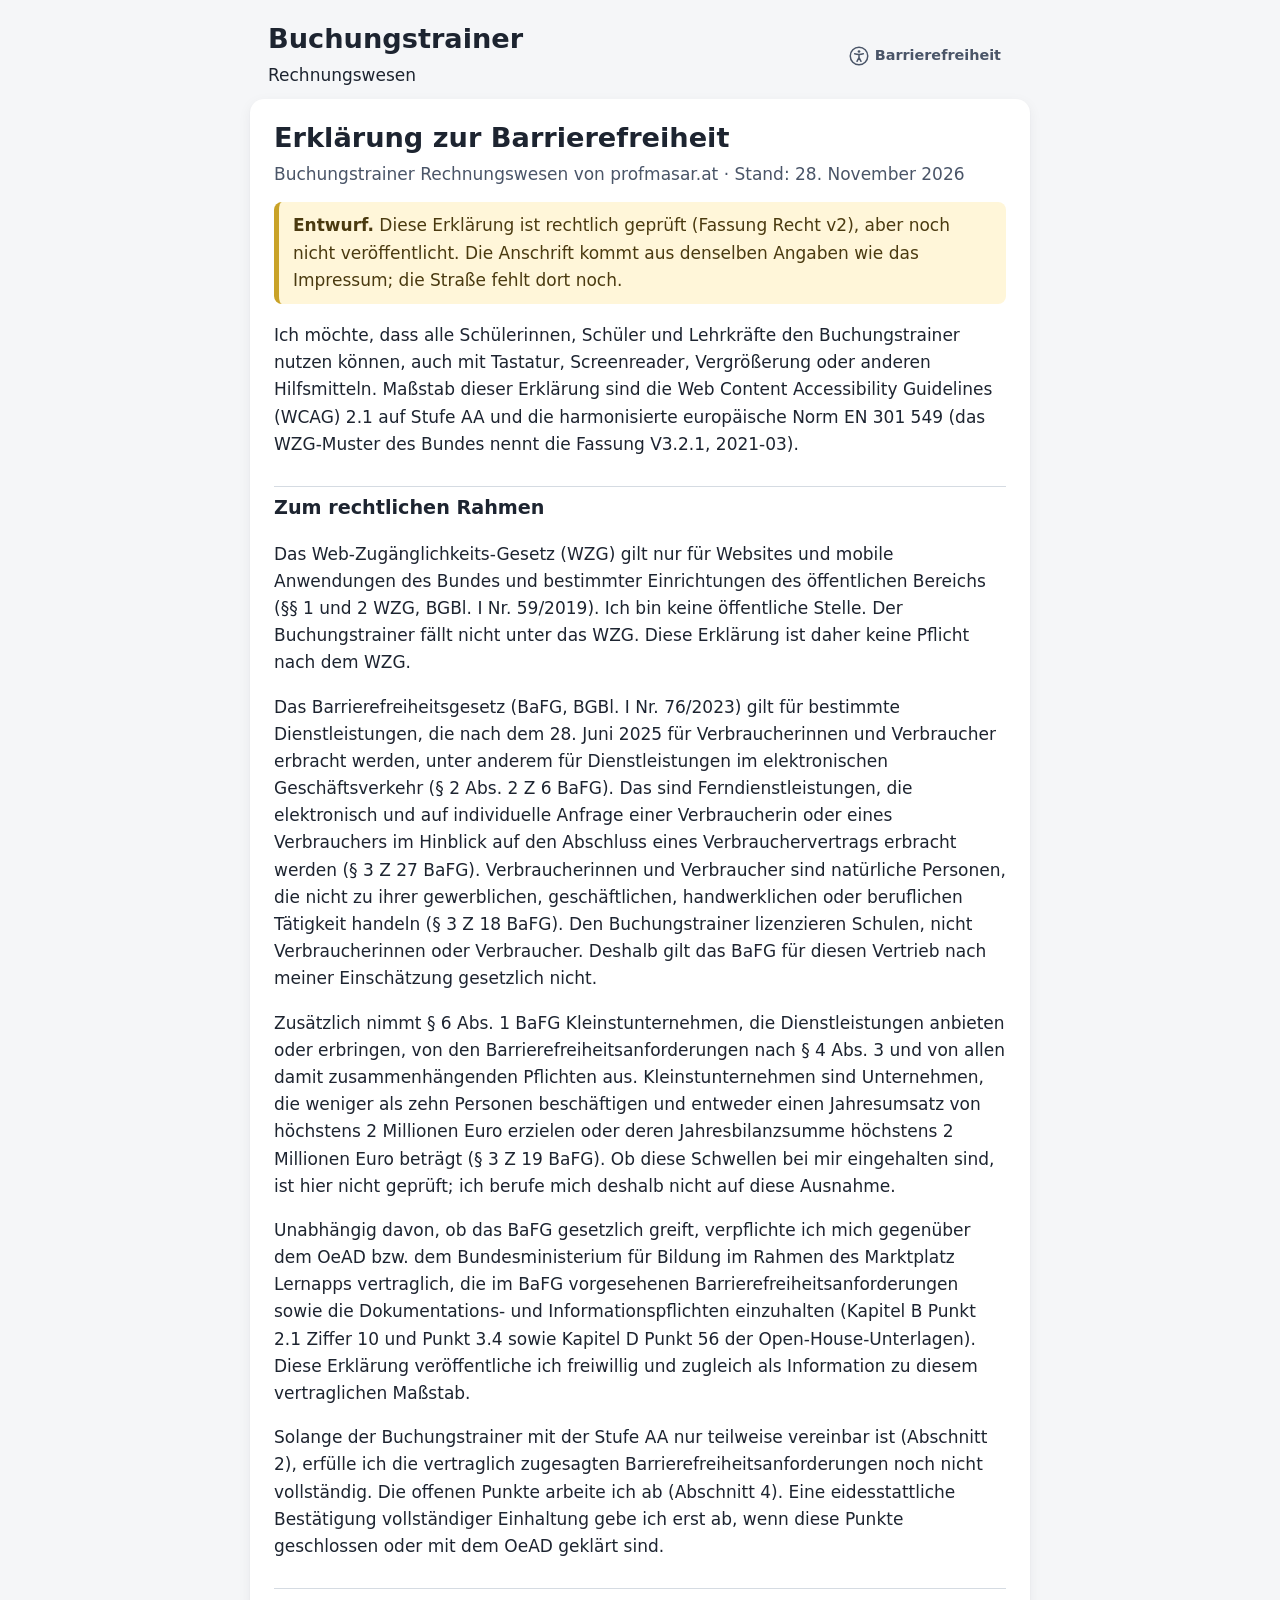
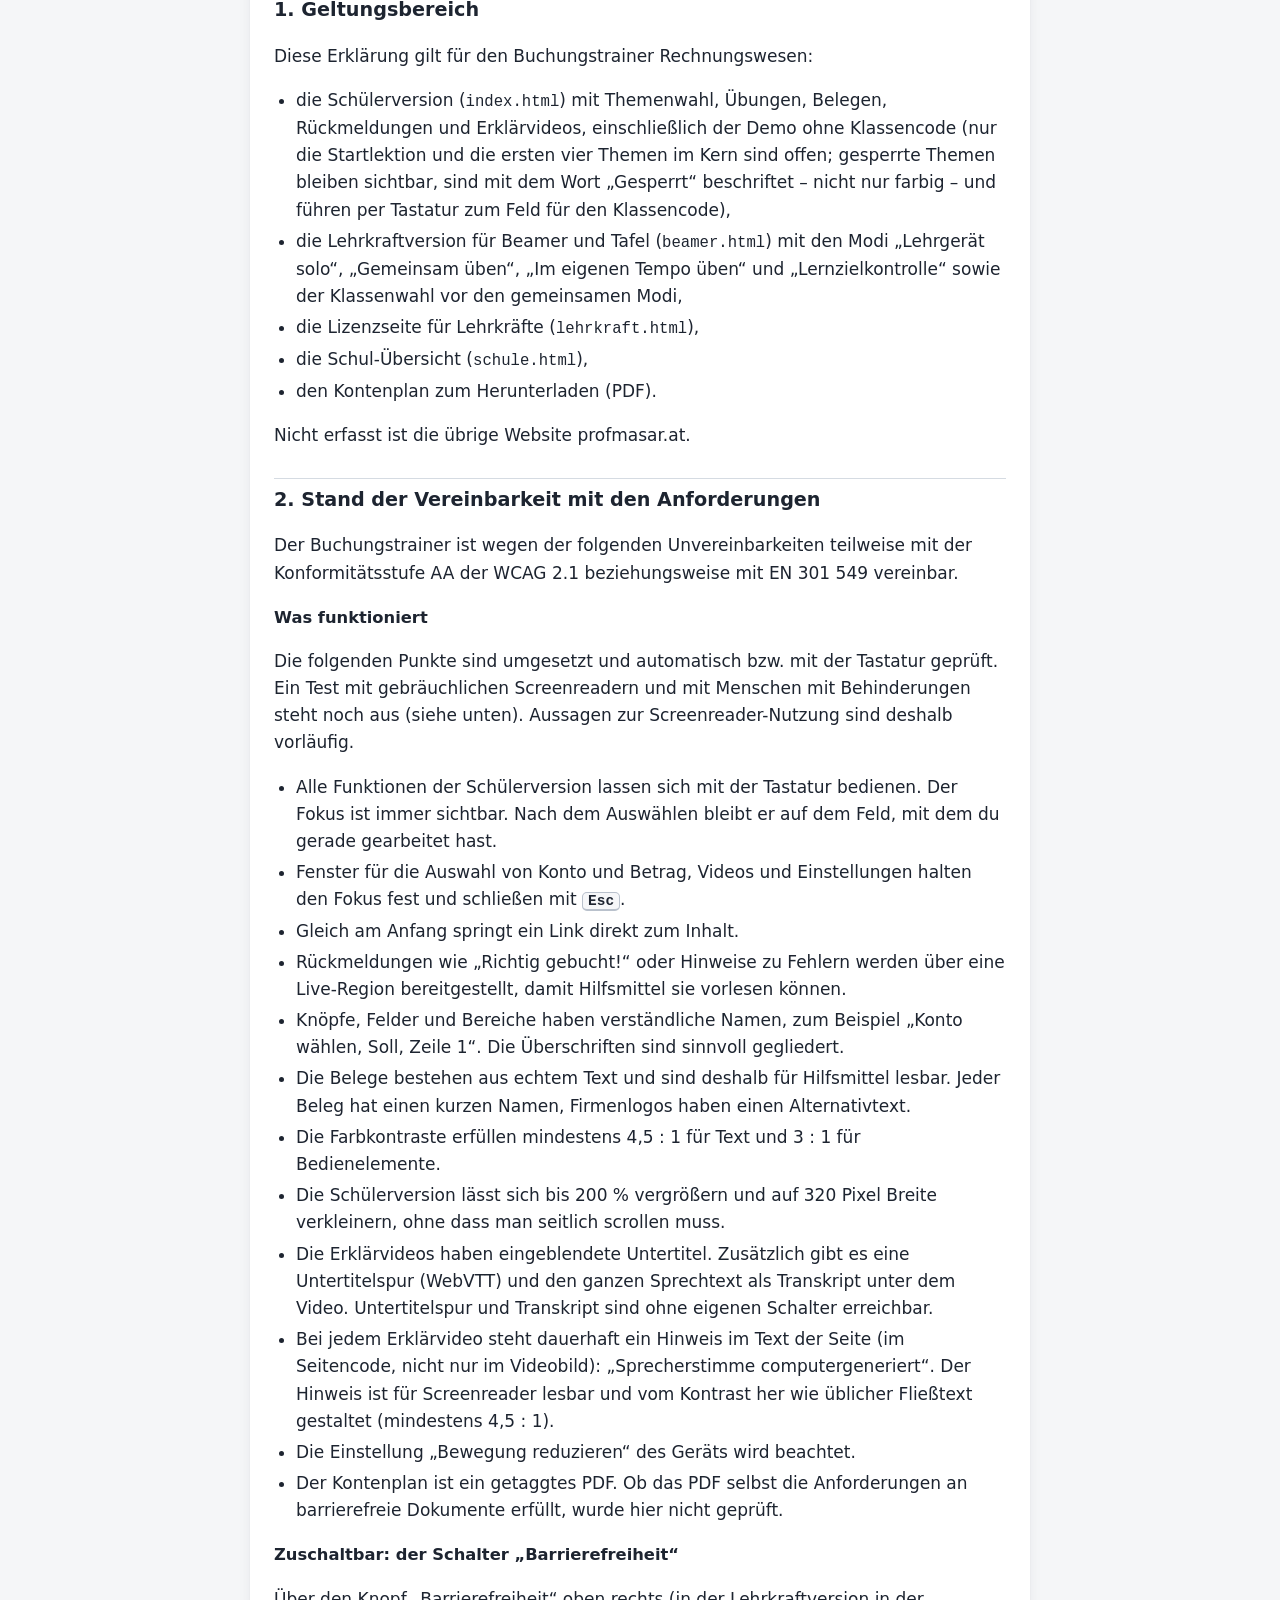
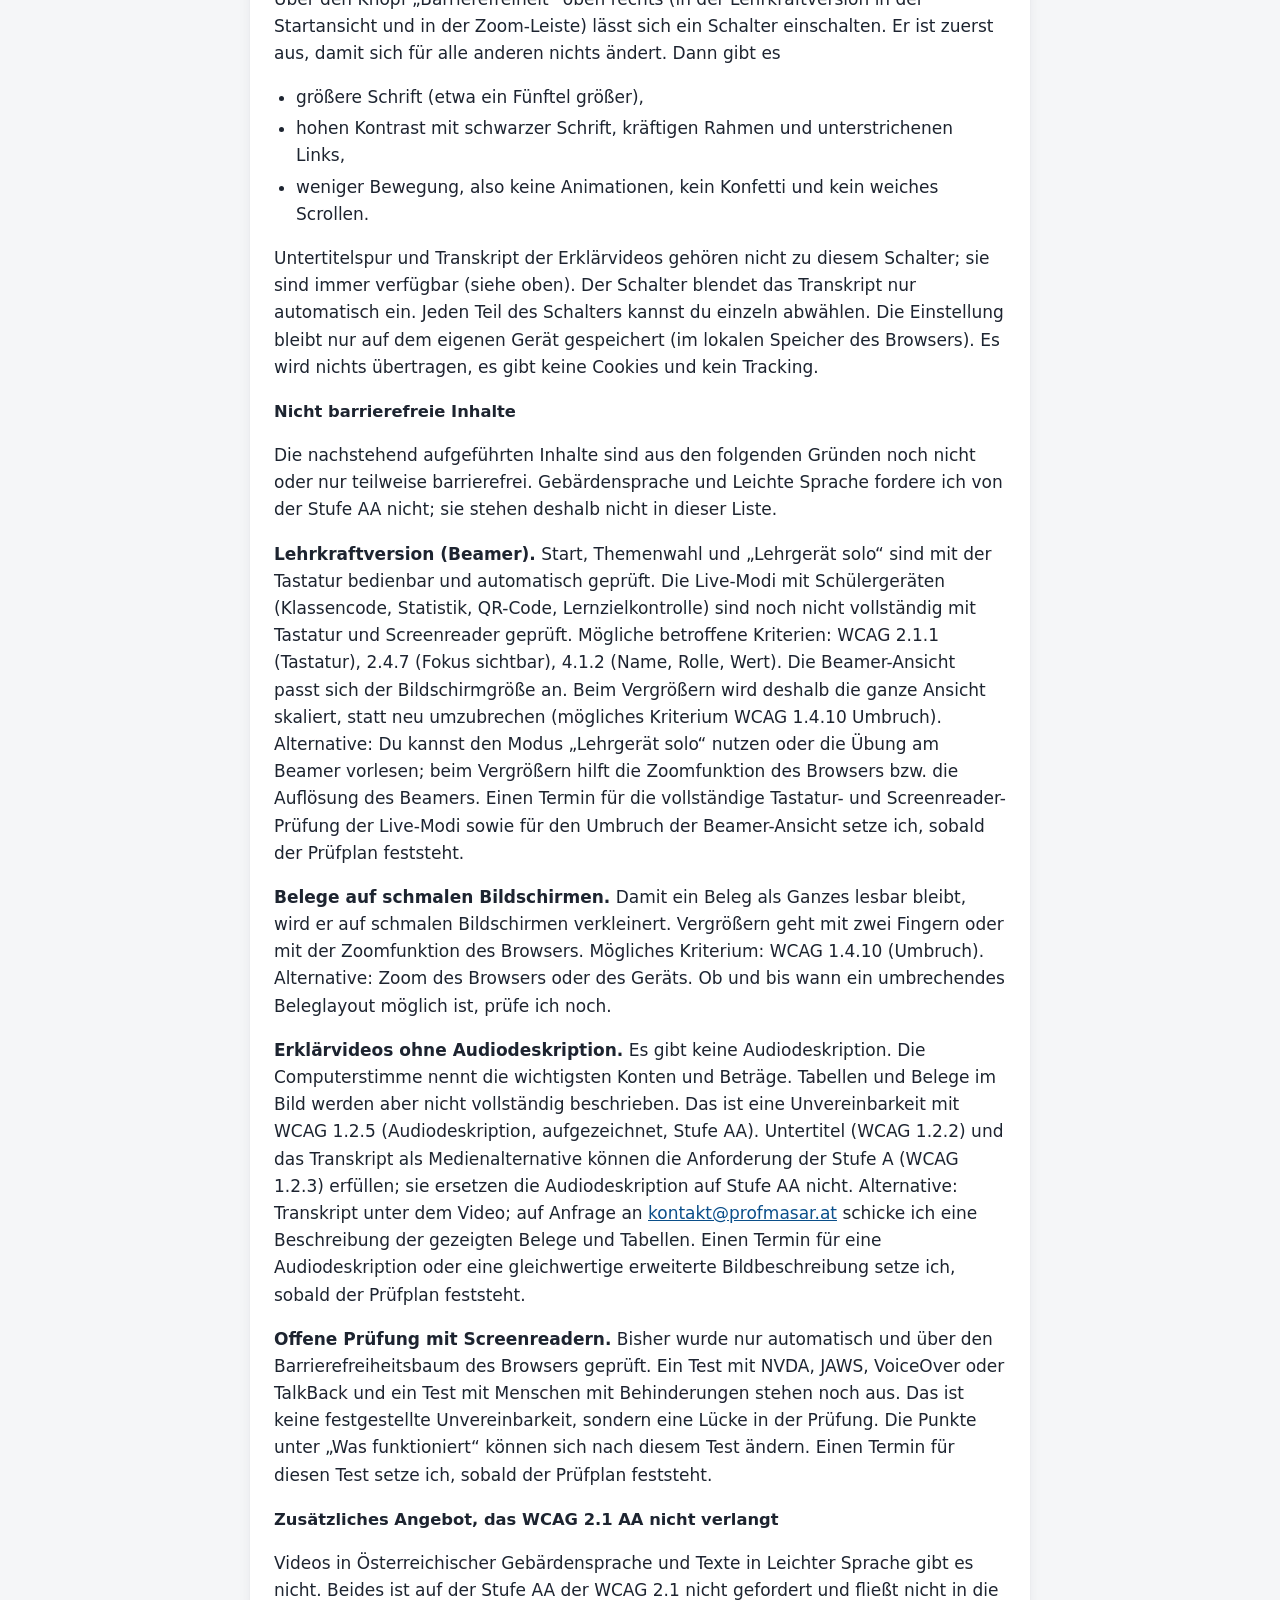
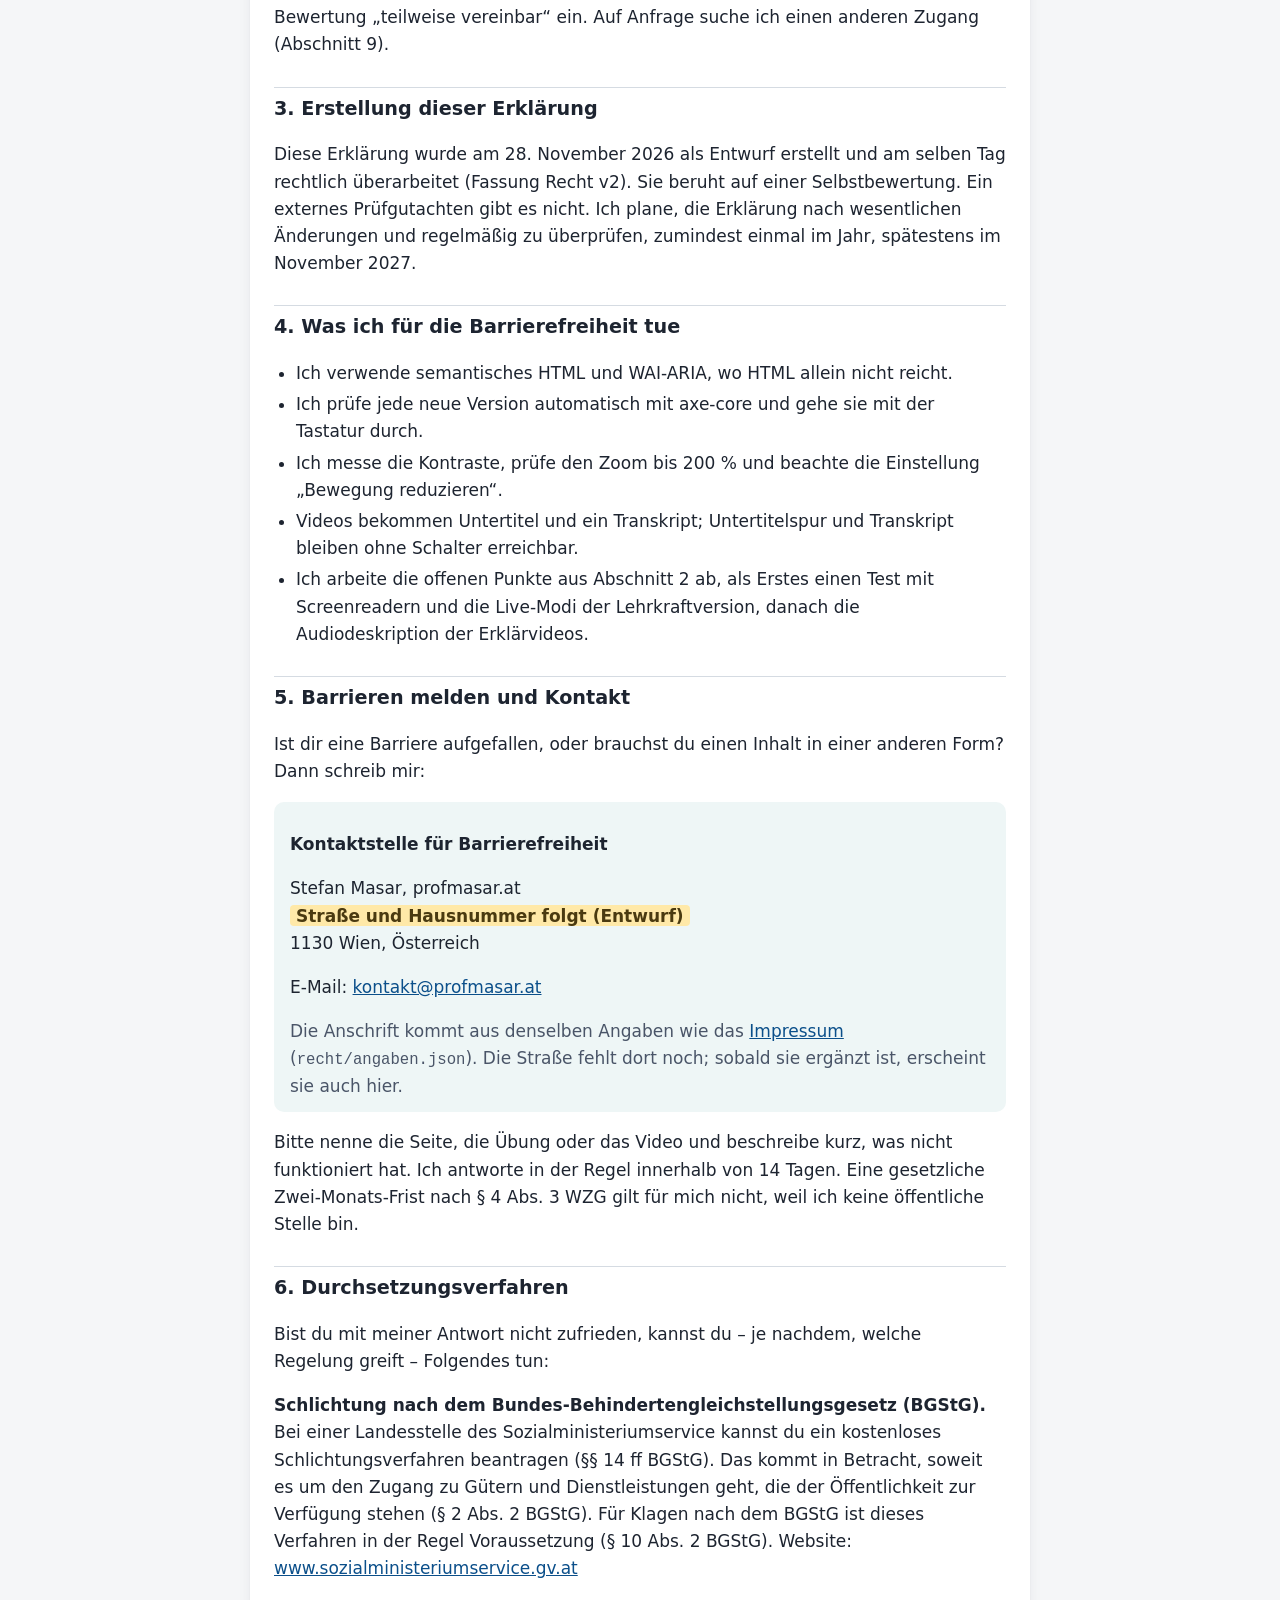
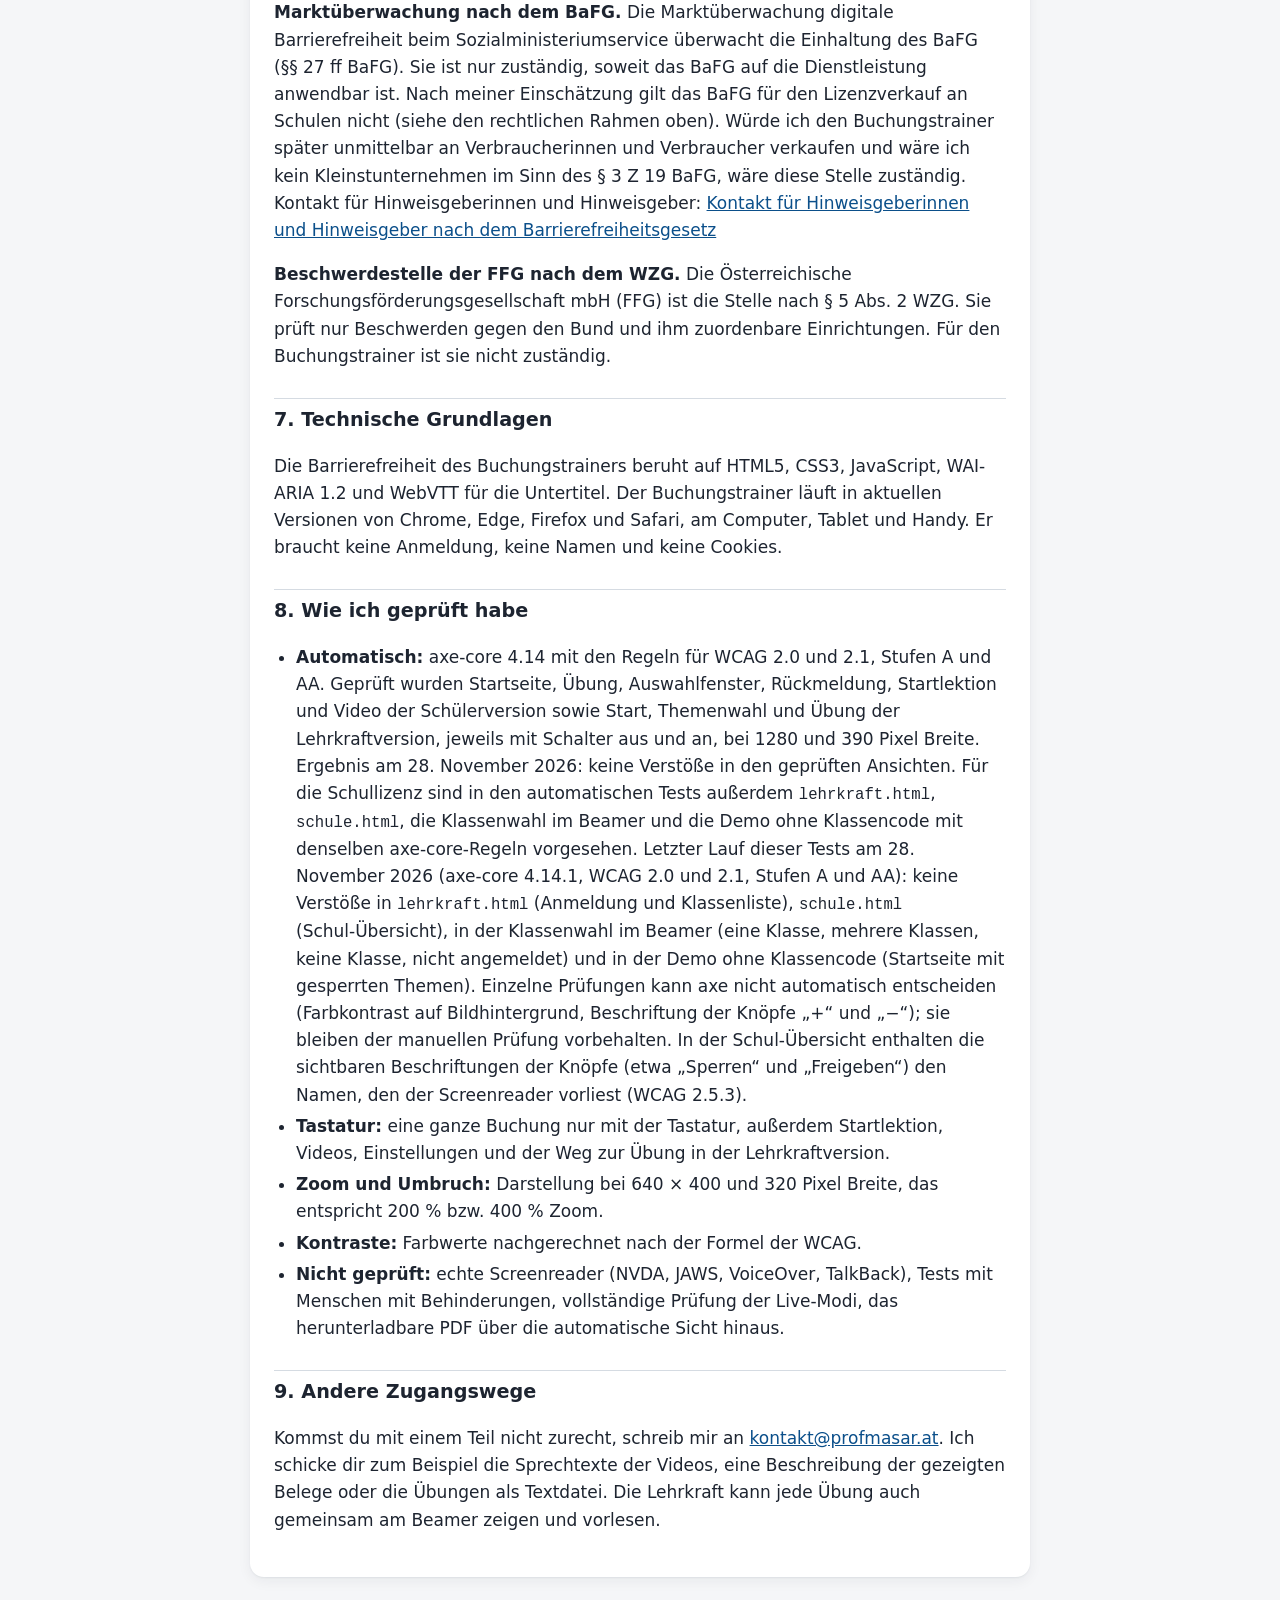
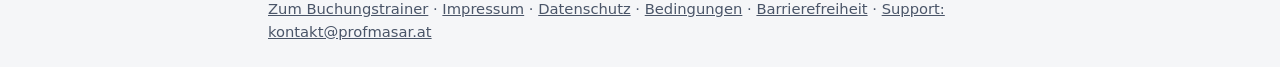
==== commit ff4a0299: "Kopf nicht fest: nur Titel, Name und Barrierefreiheits-Symbol, scrollt mit weg; Rechtslinks einheitl" ====
--- a/barrierefreiheit.html
+++ b/barrierefreiheit.html
@@ -35,11 +35,11 @@
 @media (max-width:480px){main{padding:18px 16px}h1{font-size:1.45rem}}
 @media (prefers-reduced-motion:reduce){*{transition:none!important;animation:none!important}}
 </style>
-<link rel="stylesheet" href="bf.css?v=2026112821">
+<link rel="stylesheet" href="bf.css?v=2026112822">
 </head>
 <body>
 <a class="skip" href="#inhalt">Zum Inhalt springen</a>
-<header class="top"><div class="wrap"><a class="zurueck" href="index.html">← Zurück zum Buchungstrainer</a></div></header>
+<header class="top"><div class="wrap"><div class="top-zeile"><div class="top-titel"><h1>Buchungstrainer</h1><div class="ort">Rechnungswesen</div></div></div></div></header>
 <main id="inhalt" tabindex="-1">
 <h1>Erklärung zur Barrierefreiheit</h1>
 <p class="stand">Buchungstrainer Rechnungswesen von profmasar.at · Stand: 28. November 2026</p>
@@ -151,9 +151,9 @@
 <h2 id="alternativen">9. Andere Zugangswege</h2>
 <p>Kommst du mit einem Teil nicht zurecht, schreib mir an <a href="mailto:kontakt@profmasar.at">kontakt@profmasar.at</a>. Ich schicke dir zum Beispiel die Sprechtexte der Videos, eine Beschreibung der gezeigten Belege oder die Übungen als Textdatei. Die Lehrkraft kann jede Übung auch gemeinsam am Beamer zeigen und vorlesen.</p>
 </main>
-<footer><a href="index.html">Buchungstrainer</a> · <a href="impressum.html">Impressum</a> · <a href="datenschutz.html">Datenschutz</a> · <a href="produktbeschreibung.html">Bedingungen</a> · <a href="barrierefreiheit.html" aria-current="page">Barrierefreiheit</a> · <a href="mailto:kontakt@profmasar.at">Support: kontakt@profmasar.at</a></footer>
-<script src="konfig.js?v=2026112821"></script>
-<script src="bf.js?v=2026112821"></script>
+<footer><nav aria-label="Rechtliches und Support"><a href="index.html">Zum Buchungstrainer</a> · <a href="impressum.html">Impressum</a> · <a href="datenschutz.html">Datenschutz</a> · <a href="produktbeschreibung.html">Bedingungen</a> · <a href="barrierefreiheit.html" aria-current="page">Barrierefreiheit</a> · <a href="mailto:kontakt@profmasar.at">Support: kontakt@profmasar.at</a></nav></footer>
+<script src="konfig.js?v=2026112822"></script>
+<script src="bf.js?v=2026112822"></script>
 <script>
 (function () {
   "use strict";
--- a/bf.css
+++ b/bf.css
@@ -33,7 +33,7 @@
 .bf-knopf:hover{background:#eef1f4;color:#1d2430}
 .bf-knopf.an{color:#1d5f63;border-color:#b8d3d4;background:#eef6f6}
 .bf-knopf svg{flex:0 0 auto}
-header.top .wrap .bf-im-kopf{float:right;margin:-4px -6px 4px 12px}
+header.top .top-zeile .bf-im-kopf,header.top .wrap .bf-im-kopf{float:none;margin:0;flex:0 0 auto;align-self:center}
 #lehrerstart .ls-kopf .bf-ls{float:right;margin:0 0 6px 12px}
 .bf-chrome{color:#fff;background:#3a4760;min-height:40px;padding:4px 10px;flex:0 0 auto}
 .bf-chrome:hover{background:#4b5a78;color:#fff}
@@ -142,12 +142,11 @@
 html.bf-kontrast #bmchrome .btn,html.bf-kontrast #bmchrome .linkbtn,html.bf-kontrast #bmchrome .bm-nav{border:2px solid #fff!important}
 html.bf-kontrast #bmchrome .btn:disabled,html.bf-kontrast #bmchrome .bm-nav:disabled{background:#3a4760!important;color:#fff!important;opacity:.75!important}
 
-/* Menü oben (Impressum, Datenschutz, Barrierefreiheit, Support) – von bf.js aus konfig.js gefüllt; auch auf lehrkraft.html und den Rechtsseiten */
-.top-zeile{display:flex;flex-wrap:wrap;align-items:flex-start;justify-content:space-between;gap:8px 16px}
-.top-titel{min-width:0;flex:1 1 200px}
-.app-menu{display:flex;flex-wrap:wrap;gap:2px 14px;align-items:center;font-size:.88rem}
-.app-menu a{color:var(--accent,#1d5f63);font-weight:600;text-decoration:underline;text-underline-offset:2px;min-height:44px;display:inline-flex;align-items:center}
-.app-menu .bf-im-menue{float:none;margin:0}
+/* Kopf: nur Titel, Name und Schalter. Rechtslinks stehen im Fuß (nav.bf-rlinks bzw. footer nav). */
+.top-zeile{display:flex;flex-wrap:nowrap;align-items:center;justify-content:space-between;gap:8px 12px}
+.top-titel{min-width:0;flex:1 1 auto}
+.top-titel h1,.top-titel .sub,.top-titel .ort{overflow-wrap:anywhere}
+header.top{position:static}
 html.bf-kontrast .vidbox .ki-stimme{color:#fff}
 
 /* Rechtsseiten (impressum.html, datenschutz.html, barrierefreiheit.html): hoher Kontrast und größere Schrift gelten auch dort */
